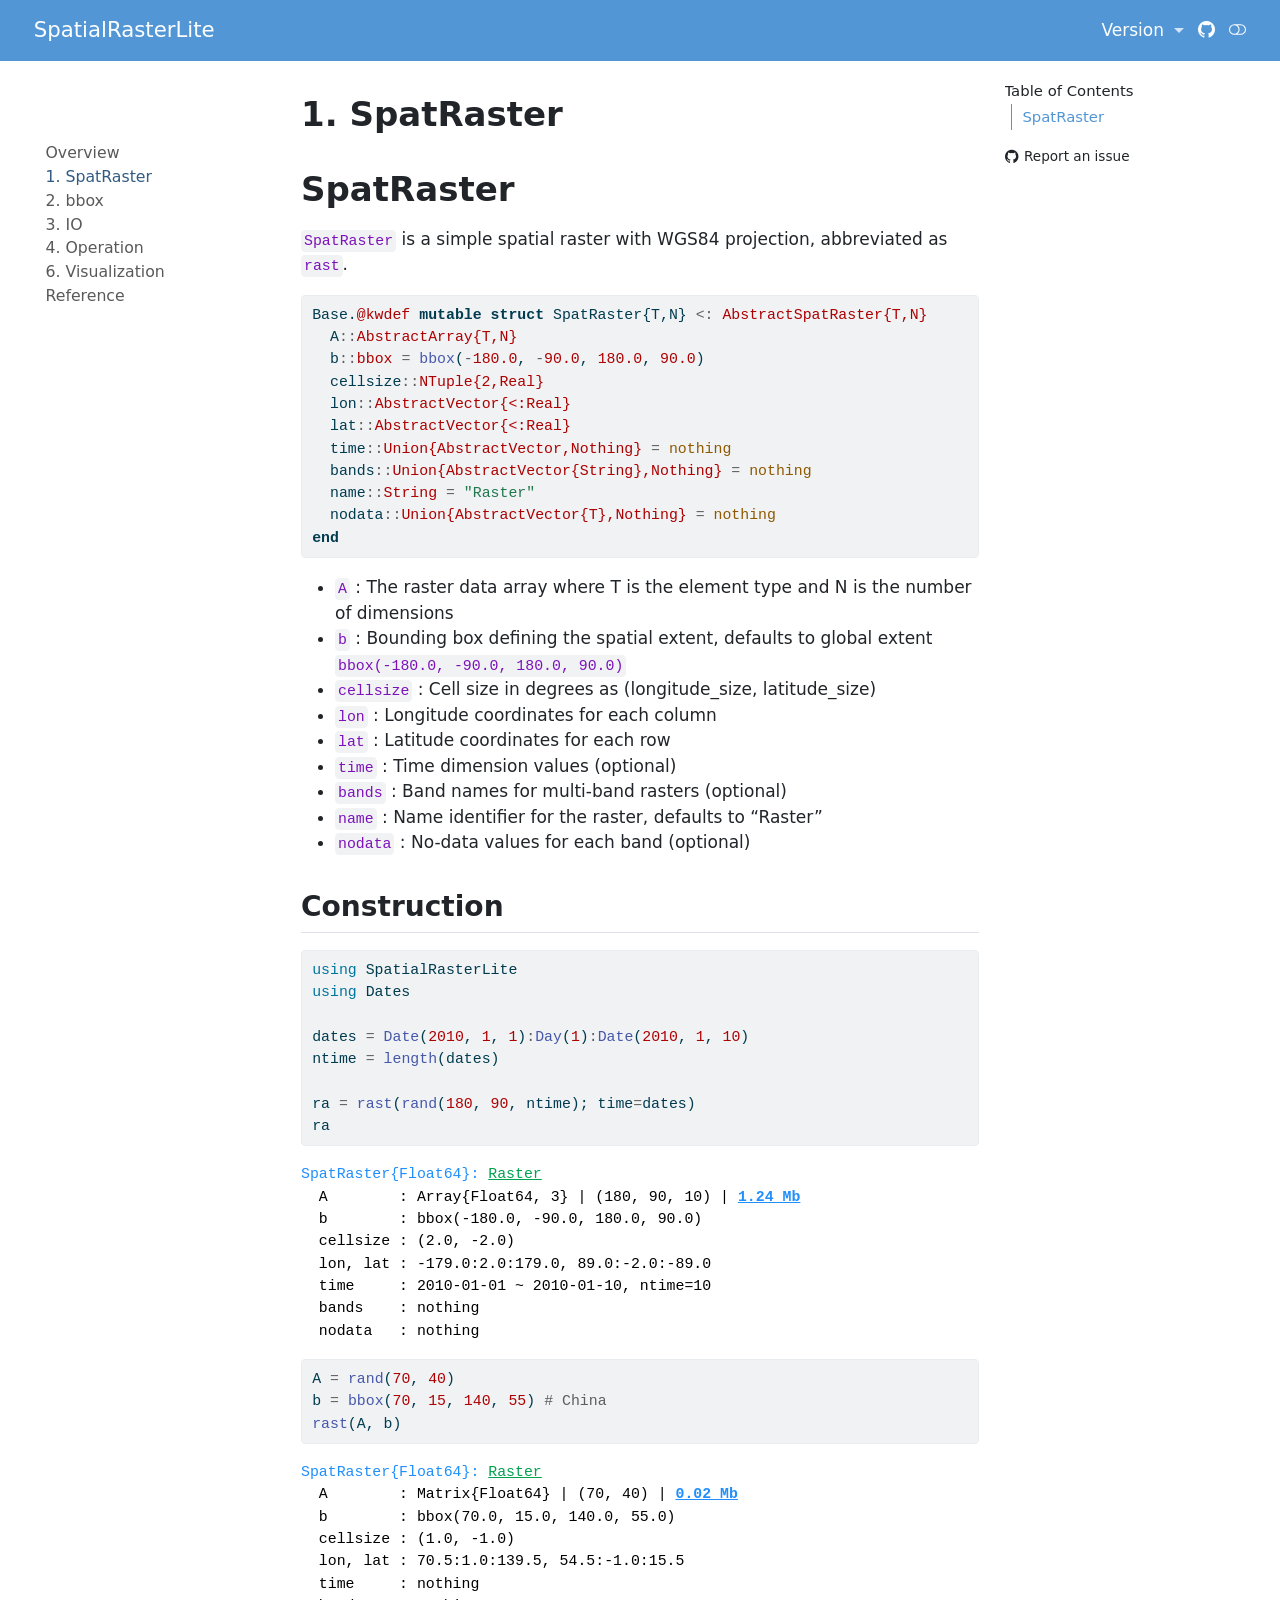
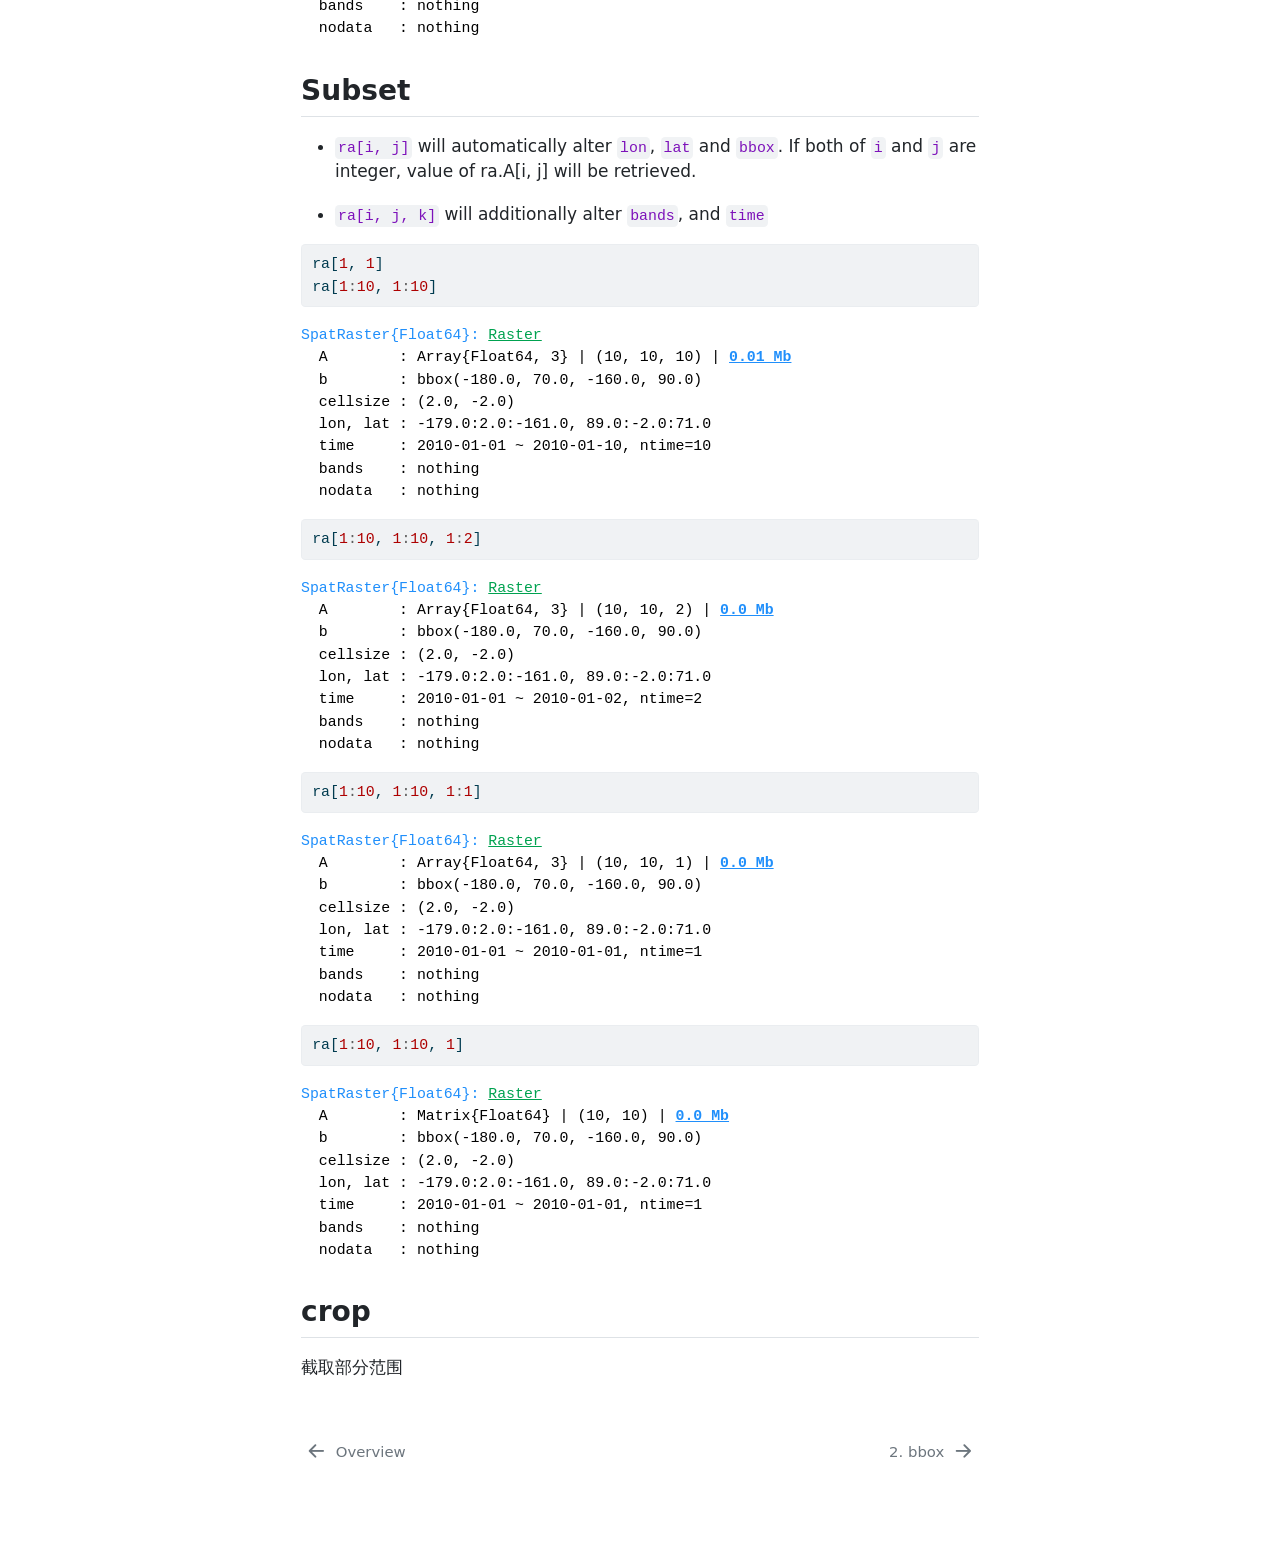
==== dev/1-SpatRaster.html @ ece44e80 "build based on 36084ca" ====
<!DOCTYPE html>
<html xmlns="http://www.w3.org/1999/xhtml" lang="en" xml:lang="en"><head>

<meta charset="utf-8">
<meta name="generator" content="quarto-1.8.25">

<meta name="viewport" content="width=device-width, initial-scale=1.0, user-scalable=yes">


<title>1. SpatRaster – SpatialRasterLite</title>
<style>
code{white-space: pre-wrap;}
span.smallcaps{font-variant: small-caps;}
div.columns{display: flex; gap: min(4vw, 1.5em);}
div.column{flex: auto; overflow-x: auto;}
div.hanging-indent{margin-left: 1.5em; text-indent: -1.5em;}
ul.task-list{list-style: none;}
ul.task-list li input[type="checkbox"] {
  width: 0.8em;
  margin: 0 0.8em 0.2em -1em; /* quarto-specific, see https://github.com/quarto-dev/quarto-cli/issues/4556 */ 
  vertical-align: middle;
}
/* CSS for syntax highlighting */
html { -webkit-text-size-adjust: 100%; }
pre > code.sourceCode { white-space: pre; position: relative; }
pre > code.sourceCode > span { display: inline-block; line-height: 1.25; }
pre > code.sourceCode > span:empty { height: 1.2em; }
.sourceCode { overflow: visible; }
code.sourceCode > span { color: inherit; text-decoration: inherit; }
div.sourceCode { margin: 1em 0; }
pre.sourceCode { margin: 0; }
@media screen {
div.sourceCode { overflow: auto; }
}
@media print {
pre > code.sourceCode { white-space: pre-wrap; }
pre > code.sourceCode > span { text-indent: -5em; padding-left: 5em; }
}
pre.numberSource code
  { counter-reset: source-line 0; }
pre.numberSource code > span
  { position: relative; left: -4em; counter-increment: source-line; }
pre.numberSource code > span > a:first-child::before
  { content: counter(source-line);
    position: relative; left: -1em; text-align: right; vertical-align: baseline;
    border: none; display: inline-block;
    -webkit-touch-callout: none; -webkit-user-select: none;
    -khtml-user-select: none; -moz-user-select: none;
    -ms-user-select: none; user-select: none;
    padding: 0 4px; width: 4em;
  }
pre.numberSource { margin-left: 3em;  padding-left: 4px; }
div.sourceCode
  {   }
@media screen {
pre > code.sourceCode > span > a:first-child::before { text-decoration: underline; }
}
</style>


<script src="site_libs/quarto-nav/quarto-nav.js"></script>
<script src="site_libs/quarto-nav/headroom.min.js"></script>
<script src="site_libs/clipboard/clipboard.min.js"></script>
<script src="site_libs/quarto-search/autocomplete.umd.js"></script>
<script src="site_libs/quarto-search/fuse.min.js"></script>
<script src="site_libs/quarto-search/quarto-search.js"></script>
<meta name="quarto:offset" content="./">
<link href="./2-bbox.html" rel="next">
<link href="./index.html" rel="prev">
<script src="site_libs/quarto-html/quarto.js" type="module"></script>
<script src="site_libs/quarto-html/tabsets/tabsets.js" type="module"></script>
<script src="site_libs/quarto-html/axe/axe-check.js" type="module"></script>
<script src="site_libs/quarto-html/popper.min.js"></script>
<script src="site_libs/quarto-html/tippy.umd.min.js"></script>
<script src="site_libs/quarto-html/anchor.min.js"></script>
<link href="site_libs/quarto-html/tippy.css" rel="stylesheet">
<link href="site_libs/quarto-html/quarto-syntax-highlighting-7b89279ff1a6dce999919e0e67d4d9ec.css" rel="stylesheet" class="quarto-color-scheme" id="quarto-text-highlighting-styles">
<link href="site_libs/quarto-html/quarto-syntax-highlighting-dark-707d8167ce6003fca903bfe2be84ab7f.css" rel="stylesheet" class="quarto-color-scheme quarto-color-alternate" id="quarto-text-highlighting-styles">
<link href="site_libs/quarto-html/quarto-syntax-highlighting-7b89279ff1a6dce999919e0e67d4d9ec.css" rel="stylesheet" class="quarto-color-scheme-extra" id="quarto-text-highlighting-styles">
<script src="site_libs/bootstrap/bootstrap.min.js"></script>
<link href="site_libs/bootstrap/bootstrap-icons.css" rel="stylesheet">
<link href="site_libs/bootstrap/bootstrap-9eef12e7c79e0a3043f45b553949e2bc.min.css" rel="stylesheet" append-hash="true" class="quarto-color-scheme" id="quarto-bootstrap" data-mode="light">
<link href="site_libs/bootstrap/bootstrap-dark-d999e039b096b1848522e97d2d6cf19b.min.css" rel="stylesheet" append-hash="true" class="quarto-color-scheme quarto-color-alternate" id="quarto-bootstrap" data-mode="dark">
<link href="site_libs/bootstrap/bootstrap-9eef12e7c79e0a3043f45b553949e2bc.min.css" rel="stylesheet" append-hash="true" class="quarto-color-scheme-extra" id="quarto-bootstrap" data-mode="light">
<script id="quarto-search-options" type="application/json">{
  "location": "sidebar",
  "copy-button": false,
  "collapse-after": 3,
  "panel-placement": "start",
  "type": "textbox",
  "limit": 50,
  "keyboard-shortcut": [
    "f",
    "/",
    "s"
  ],
  "language": {
    "search-no-results-text": "No results",
    "search-matching-documents-text": "matching documents",
    "search-copy-link-title": "Copy link to search",
    "search-hide-matches-text": "Hide additional matches",
    "search-more-match-text": "more match in this document",
    "search-more-matches-text": "more matches in this document",
    "search-clear-button-title": "Clear",
    "search-text-placeholder": "",
    "search-detached-cancel-button-title": "Cancel",
    "search-submit-button-title": "Submit",
    "search-label": "Search"
  }
}</script>
<script>
// 
// The code below was originally written by the authors of Wflow.jl. Their 
// license is provided below. ChatGPT was used to iterately modify the code.
// 

// MIT License for Wflow.jl
//
// Copyright (c) 2020 Deltares and contributors
//
// Permission is hereby granted, free of charge, to any person obtaining a copy
// of this software and associated documentation files (the "Software"), to deal
// in the Software without restriction, including without limitation the rights
// to use, copy, modify, merge, publish, distribute, sublicense, and/or sell
// copies of the Software, and to permit persons to whom the Software is
// furnished to do so, subject to the following conditions:
//
// The above copyright notice and this permission notice shall be included in all
// copies or substantial portions of the Software.
//
// THE SOFTWARE IS PROVIDED "AS IS", WITHOUT WARRANTY OF ANY KIND, EXPRESS OR
// IMPLIED, INCLUDING BUT NOT LIMITED TO THE WARRANTIES OF MERCHANTABILITY,
// FITNESS FOR A PARTICULAR PURPOSE AND NONINFRINGEMENT. IN NO EVENT SHALL THE
// AUTHORS OR COPYRIGHT HOLDERS BE LIABLE FOR ANY CLAIM, DAMAGES OR OTHER
// LIABILITY, WHETHER IN AN ACTION OF CONTRACT, TORT OR OTHERWISE, ARISING FROM,
// OUT OF OR IN CONNECTION WITH THE SOFTWARE OR THE USE OR OTHER DEALINGS IN THE
// SOFTWARE.

window.onload = function () {
    const versionsUrl = 'https://raw.githubusercontent.com/jl-pkgs/SpatialRasterLite.jl/gh-pages/versions.js';

    // Fetch the versions.js file
    fetch(versionsUrl)
        .then(response => {
            if (!response.ok) {
                throw new Error(`Failed to fetch ${versionsUrl}: ${response.statusText}`);
            }
            return response.text();
        })
        .then(scriptContent => {
            // Use a regular expression to find the DOC_VERSIONS array
            const regex = /var DOC_VERSIONS = (\[.*?\]);/s;
            const match = scriptContent.match(regex);

            if (match && match[1]) {
                // Remove trailing commas if they exist and fix the array syntax for JSON
                let arrayString = match[1].trim();

                // Remove any trailing comma before closing bracket
                arrayString = arrayString.replace(/,\s*([\]}])/g, '$1');

                // Parse the cleaned array string
                try {
                    const DOC_VERSIONS = JSON.parse(arrayString);

                    console.log('DOC_VERSIONS loaded:', DOC_VERSIONS);

                    // Process DOC_VERSIONS as usual
                    const dropdown = document.querySelector('#nav-menu-version')?.nextElementSibling;
                    if (!dropdown) {
                        console.error('Dropdown element not found!');
                        return;
                    }

                    dropdown.innerHTML = ''; // Clear existing items
                    DOC_VERSIONS.forEach(version => {
                        const li = document.createElement('li');
                        const a = document.createElement('a');
                        a.className = 'dropdown-item';
                        a.href = `/SpatialRasterLite.jl/${version}/index.html`;

                        // Wrap version text in a <code> element
                        const code = document.createElement('code');
                        code.textContent = version;

                        // Add <code> to <a>
                        a.appendChild(code);

                        li.appendChild(a); // Add <a> to <li>
                        dropdown.appendChild(li); // Add <li> to the dropdown
                    });

                    console.log('Dropdown populated:', dropdown);

                } catch (error) {
                    console.error('Error parsing DOC_VERSIONS:', error);
                }
            } else {
                console.error('DOC_VERSIONS not found in script.');
            }
        })
        .catch(error => {
            console.error('Error fetching versions.js:', error);
        });
};
</script>


<link rel="stylesheet" href="_static/style.css">
<meta property="og:title" content="1. SpatRaster – SpatialRasterLite">
<meta property="og:description" content="">
<meta property="og:site_name" content="SpatialRasterLite">
<meta name="twitter:title" content="1. SpatRaster – SpatialRasterLite">
<meta name="twitter:description" content="">
<meta name="twitter:card" content="summary">
</head>

<body class="nav-sidebar floating nav-fixed quarto-light"><script id="quarto-html-before-body" type="application/javascript">
    const toggleBodyColorMode = (bsSheetEl) => {
      const mode = bsSheetEl.getAttribute("data-mode");
      const bodyEl = window.document.querySelector("body");
      if (mode === "dark") {
        bodyEl.classList.add("quarto-dark");
        bodyEl.classList.remove("quarto-light");
      } else {
        bodyEl.classList.add("quarto-light");
        bodyEl.classList.remove("quarto-dark");
      }
    }
    const toggleBodyColorPrimary = () => {
      const bsSheetEl = window.document.querySelector("link#quarto-bootstrap:not([rel=disabled-stylesheet])");
      if (bsSheetEl) {
        toggleBodyColorMode(bsSheetEl);
      }
    }
    const setColorSchemeToggle = (alternate) => {
      const toggles = window.document.querySelectorAll('.quarto-color-scheme-toggle');
      for (let i=0; i < toggles.length; i++) {
        const toggle = toggles[i];
        if (toggle) {
          if (alternate) {
            toggle.classList.add("alternate");
          } else {
            toggle.classList.remove("alternate");
          }
        }
      }
    };
    const toggleColorMode = (alternate) => {
      // Switch the stylesheets
      const primaryStylesheets = window.document.querySelectorAll('link.quarto-color-scheme:not(.quarto-color-alternate)');
      const alternateStylesheets = window.document.querySelectorAll('link.quarto-color-scheme.quarto-color-alternate');
      manageTransitions('#quarto-margin-sidebar .nav-link', false);
      if (alternate) {
        // note: dark is layered on light, we don't disable primary!
        enableStylesheet(alternateStylesheets);
        for (const sheetNode of alternateStylesheets) {
          if (sheetNode.id === "quarto-bootstrap") {
            toggleBodyColorMode(sheetNode);
          }
        }
      } else {
        disableStylesheet(alternateStylesheets);
        enableStylesheet(primaryStylesheets)
        toggleBodyColorPrimary();
      }
      manageTransitions('#quarto-margin-sidebar .nav-link', true);
      // Switch the toggles
      setColorSchemeToggle(alternate)
      // Hack to workaround the fact that safari doesn't
      // properly recolor the scrollbar when toggling (#1455)
      if (navigator.userAgent.indexOf('Safari') > 0 && navigator.userAgent.indexOf('Chrome') == -1) {
        manageTransitions("body", false);
        window.scrollTo(0, 1);
        setTimeout(() => {
          window.scrollTo(0, 0);
          manageTransitions("body", true);
        }, 40);
      }
    }
    const disableStylesheet = (stylesheets) => {
      for (let i=0; i < stylesheets.length; i++) {
        const stylesheet = stylesheets[i];
        stylesheet.rel = 'disabled-stylesheet';
      }
    }
    const enableStylesheet = (stylesheets) => {
      for (let i=0; i < stylesheets.length; i++) {
        const stylesheet = stylesheets[i];
        if(stylesheet.rel !== 'stylesheet') { // for Chrome, which will still FOUC without this check
          stylesheet.rel = 'stylesheet';
        }
      }
    }
    const manageTransitions = (selector, allowTransitions) => {
      const els = window.document.querySelectorAll(selector);
      for (let i=0; i < els.length; i++) {
        const el = els[i];
        if (allowTransitions) {
          el.classList.remove('notransition');
        } else {
          el.classList.add('notransition');
        }
      }
    }
    const isFileUrl = () => {
      return window.location.protocol === 'file:';
    }
    const hasAlternateSentinel = () => {
      let styleSentinel = getColorSchemeSentinel();
      if (styleSentinel !== null) {
        return styleSentinel === "alternate";
      } else {
        return false;
      }
    }
    const setStyleSentinel = (alternate) => {
      const value = alternate ? "alternate" : "default";
      if (!isFileUrl()) {
        window.localStorage.setItem("quarto-color-scheme", value);
      } else {
        localAlternateSentinel = value;
      }
    }
    const getColorSchemeSentinel = () => {
      if (!isFileUrl()) {
        const storageValue = window.localStorage.getItem("quarto-color-scheme");
        return storageValue != null ? storageValue : localAlternateSentinel;
      } else {
        return localAlternateSentinel;
      }
    }
    const toggleGiscusIfUsed = (isAlternate, darkModeDefault) => {
      const baseTheme = document.querySelector('#giscus-base-theme')?.value ?? 'light';
      const alternateTheme = document.querySelector('#giscus-alt-theme')?.value ?? 'dark';
      let newTheme = '';
      if(authorPrefersDark) {
        newTheme = isAlternate ? baseTheme : alternateTheme;
      } else {
        newTheme = isAlternate ? alternateTheme : baseTheme;
      }
      const changeGiscusTheme = () => {
        // From: https://github.com/giscus/giscus/issues/336
        const sendMessage = (message) => {
          const iframe = document.querySelector('iframe.giscus-frame');
          if (!iframe) return;
          iframe.contentWindow.postMessage({ giscus: message }, 'https://giscus.app');
        }
        sendMessage({
          setConfig: {
            theme: newTheme
          }
        });
      }
      const isGiscussLoaded = window.document.querySelector('iframe.giscus-frame') !== null;
      if (isGiscussLoaded) {
        changeGiscusTheme();
      }
    };
    const authorPrefersDark = false;
    const darkModeDefault = authorPrefersDark;
      document.querySelector('link#quarto-text-highlighting-styles.quarto-color-scheme-extra').rel = 'disabled-stylesheet';
      document.querySelector('link#quarto-bootstrap.quarto-color-scheme-extra').rel = 'disabled-stylesheet';
    let localAlternateSentinel = darkModeDefault ? 'alternate' : 'default';
    // Dark / light mode switch
    window.quartoToggleColorScheme = () => {
      // Read the current dark / light value
      let toAlternate = !hasAlternateSentinel();
      toggleColorMode(toAlternate);
      setStyleSentinel(toAlternate);
      toggleGiscusIfUsed(toAlternate, darkModeDefault);
      window.dispatchEvent(new Event('resize'));
    };
    // Switch to dark mode if need be
    if (hasAlternateSentinel()) {
      toggleColorMode(true);
    } else {
      toggleColorMode(false);
    }
  </script>

<div id="quarto-search-results"></div>
  <header id="quarto-header" class="headroom fixed-top">
    <nav class="navbar navbar-expand-lg " data-bs-theme="dark">
      <div class="navbar-container container-fluid">
      <div class="navbar-brand-container mx-auto">
    <a href="./index.html" class="navbar-brand navbar-brand-logo">
    </a>
    <a class="navbar-brand" href="./index.html">
    <span class="navbar-title">SpatialRasterLite</span>
    </a>
  </div>
          <button class="navbar-toggler" type="button" data-bs-toggle="collapse" data-bs-target="#navbarCollapse" aria-controls="navbarCollapse" role="menu" aria-expanded="false" aria-label="Toggle navigation" onclick="if (window.quartoToggleHeadroom) { window.quartoToggleHeadroom(); }">
  <span class="navbar-toggler-icon"></span>
</button>
          <div class="collapse navbar-collapse" id="navbarCollapse">
            <ul class="navbar-nav navbar-nav-scroll ms-auto">
  <li class="nav-item dropdown ">
    <a class="nav-link dropdown-toggle" href="#" id="nav-menu-version" role="link" data-bs-toggle="dropdown" aria-expanded="false">
 <span class="menu-text">Version</span>
    </a>
    <ul class="dropdown-menu dropdown-menu-end" aria-labelledby="nav-menu-version">    
        <li class="dropdown-header">dev</li>
    </ul>
  </li>
</ul>
          </div> <!-- /navcollapse -->
            <div class="quarto-navbar-tools">
    <a href="https://github.com/jl-pkgs/SpatialRasterLite.jl" title="Source Code" class="quarto-navigation-tool px-1" aria-label="Source Code"><i class="bi bi-github"></i></a>
  <a href="" class="quarto-color-scheme-toggle quarto-navigation-tool  px-1" onclick="window.quartoToggleColorScheme(); return false;" title="Toggle dark mode"><i class="bi"></i></a>
</div>
      </div> <!-- /container-fluid -->
    </nav>
  <nav class="quarto-secondary-nav">
    <div class="container-fluid d-flex">
      <button type="button" class="quarto-btn-toggle btn" data-bs-toggle="collapse" role="button" data-bs-target=".quarto-sidebar-collapse-item" aria-controls="quarto-sidebar" aria-expanded="false" aria-label="Toggle sidebar navigation" onclick="if (window.quartoToggleHeadroom) { window.quartoToggleHeadroom(); }">
        <i class="bi bi-layout-text-sidebar-reverse"></i>
      </button>
        <nav class="quarto-page-breadcrumbs" aria-label="breadcrumb"><ol class="breadcrumb"><li class="breadcrumb-item"><a href="./1-SpatRaster.html"><span class="chapter-title">1. SpatRaster</span></a></li></ol></nav>
        <a class="flex-grow-1" role="navigation" data-bs-toggle="collapse" data-bs-target=".quarto-sidebar-collapse-item" aria-controls="quarto-sidebar" aria-expanded="false" aria-label="Toggle sidebar navigation" onclick="if (window.quartoToggleHeadroom) { window.quartoToggleHeadroom(); }">      
        </a>
      <button type="button" class="btn quarto-search-button" aria-label="Search" onclick="window.quartoOpenSearch();">
        <i class="bi bi-search"></i>
      </button>
    </div>
  </nav>
</header>
<!-- content -->
<div id="quarto-content" class="quarto-container page-columns page-rows-contents page-layout-article page-navbar">
<!-- sidebar -->
  <nav id="quarto-sidebar" class="sidebar collapse collapse-horizontal quarto-sidebar-collapse-item sidebar-navigation floating overflow-auto">
    <div class="pt-lg-2 mt-2 text-left sidebar-header sidebar-header-stacked">
      <a href="./index.html" class="sidebar-logo-link">
      </a>
      </div>
        <div class="mt-2 flex-shrink-0 align-items-center">
        <div class="sidebar-search">
        <div id="quarto-search" class="" title="Search"></div>
        </div>
        </div>
    <div class="sidebar-menu-container"> 
    <ul class="list-unstyled mt-1">
        <li class="sidebar-item">
  <div class="sidebar-item-container"> 
  <a href="./index.html" class="sidebar-item-text sidebar-link"><span class="chapter-title">Overview</span></a>
  </div>
</li>
        <li class="sidebar-item">
  <div class="sidebar-item-container"> 
  <a href="./1-SpatRaster.html" class="sidebar-item-text sidebar-link active"><span class="chapter-title">1. SpatRaster</span></a>
  </div>
</li>
        <li class="sidebar-item">
  <div class="sidebar-item-container"> 
  <a href="./2-bbox.html" class="sidebar-item-text sidebar-link"><span class="chapter-title">2. bbox</span></a>
  </div>
</li>
        <li class="sidebar-item">
  <div class="sidebar-item-container"> 
  <a href="./3-IO.html" class="sidebar-item-text sidebar-link"><span class="chapter-title">3. IO</span></a>
  </div>
</li>
        <li class="sidebar-item">
  <div class="sidebar-item-container"> 
  <a href="./4-Operation.html" class="sidebar-item-text sidebar-link"><span class="chapter-title">4. Operation</span></a>
  </div>
</li>
        <li class="sidebar-item">
  <div class="sidebar-item-container"> 
  <a href="./6-Visualization.html" class="sidebar-item-text sidebar-link"><span class="chapter-title">6. Visualization</span></a>
  </div>
</li>
        <li class="sidebar-item">
  <div class="sidebar-item-container"> 
  <a href="./z-index.html" class="sidebar-item-text sidebar-link"><span class="chapter-title">Reference</span></a>
  </div>
</li>
    </ul>
    </div>
</nav>
<div id="quarto-sidebar-glass" class="quarto-sidebar-collapse-item" data-bs-toggle="collapse" data-bs-target=".quarto-sidebar-collapse-item"></div>
<!-- margin-sidebar -->
    <div id="quarto-margin-sidebar" class="sidebar margin-sidebar">
        <nav id="TOC" role="doc-toc" class="toc-active">
    <h2 id="toc-title">Table of Contents</h2>
   
  <ul>
  <li><a href="#spatraster" id="toc-spatraster" class="nav-link active" data-scroll-target="#spatraster">SpatRaster</a>
  <ul class="collapse">
  <li><a href="#construction" id="toc-construction" class="nav-link" data-scroll-target="#construction">Construction</a></li>
  <li><a href="#subset" id="toc-subset" class="nav-link" data-scroll-target="#subset">Subset</a></li>
  <li><a href="#crop" id="toc-crop" class="nav-link" data-scroll-target="#crop">crop</a></li>
  </ul></li>
  </ul>
<div class="toc-actions"><ul><li><a href="https://github.com/jl-pkgs/SpatialRasterLite.jl/issues/new" class="toc-action"><i class="bi bi-github"></i>Report an issue</a></li></ul></div></nav>
    </div>
<!-- main -->
<main class="content" id="quarto-document-content">


<header id="title-block-header" class="quarto-title-block default">
<div class="quarto-title">
<h1 class="title"><span class="chapter-title">1. SpatRaster</span></h1>
</div>



<div class="quarto-title-meta">

    
  
    
  </div>
  


</header>


<section id="spatraster" class="level1">
<h1>SpatRaster</h1>
<p><code>SpatRaster</code> is a simple spatial raster with WGS84 projection, abbreviated as <code>rast</code>.</p>
<!-- ```{julia, echo=false}
@doc(SpatRaster)
``` -->
<div class="code-copy-outer-scaffold"><div class="sourceCode" id="cb1"><pre class="sourceCode julia code-with-copy"><code class="sourceCode julia"><span id="cb1-1"><a href="#cb1-1" aria-hidden="true" tabindex="-1"></a><span class="bu">Base</span>.<span class="pp">@kwdef</span> <span class="kw">mutable struct</span> SpatRaster{T,N} <span class="op">&lt;:</span><span class="dt"> AbstractSpatRaster{T,N}</span></span>
<span id="cb1-2"><a href="#cb1-2" aria-hidden="true" tabindex="-1"></a>  A<span class="op">::</span><span class="dt">AbstractArray{T,N}</span></span>
<span id="cb1-3"><a href="#cb1-3" aria-hidden="true" tabindex="-1"></a>  b<span class="op">::</span><span class="dt">bbox </span><span class="op">=</span> <span class="fu">bbox</span>(<span class="op">-</span><span class="fl">180.0</span>, <span class="op">-</span><span class="fl">90.0</span>, <span class="fl">180.0</span>, <span class="fl">90.0</span>)</span>
<span id="cb1-4"><a href="#cb1-4" aria-hidden="true" tabindex="-1"></a>  cellsize<span class="op">::</span><span class="dt">NTuple{2,Real}</span></span>
<span id="cb1-5"><a href="#cb1-5" aria-hidden="true" tabindex="-1"></a>  lon<span class="op">::</span><span class="dt">AbstractVector{&lt;:Real}</span></span>
<span id="cb1-6"><a href="#cb1-6" aria-hidden="true" tabindex="-1"></a>  lat<span class="op">::</span><span class="dt">AbstractVector{&lt;:Real}</span></span>
<span id="cb1-7"><a href="#cb1-7" aria-hidden="true" tabindex="-1"></a>  time<span class="op">::</span><span class="dt">Union{AbstractVector,Nothing} </span><span class="op">=</span> <span class="cn">nothing</span></span>
<span id="cb1-8"><a href="#cb1-8" aria-hidden="true" tabindex="-1"></a>  bands<span class="op">::</span><span class="dt">Union{AbstractVector{String},Nothing} </span><span class="op">=</span> <span class="cn">nothing</span></span>
<span id="cb1-9"><a href="#cb1-9" aria-hidden="true" tabindex="-1"></a>  name<span class="op">::</span><span class="dt">String </span><span class="op">=</span> <span class="st">"Raster"</span></span>
<span id="cb1-10"><a href="#cb1-10" aria-hidden="true" tabindex="-1"></a>  nodata<span class="op">::</span><span class="dt">Union{AbstractVector{T},Nothing} </span><span class="op">=</span> <span class="cn">nothing</span></span>
<span id="cb1-11"><a href="#cb1-11" aria-hidden="true" tabindex="-1"></a><span class="kw">end</span></span></code></pre></div><button title="Copy to Clipboard" class="code-copy-button"><i class="bi"></i></button></div>
<ul>
<li><code>A</code> : The raster data array where T is the element type and N is the number of dimensions</li>
<li><code>b</code> : Bounding box defining the spatial extent, defaults to global extent <code>bbox(-180.0, -90.0, 180.0, 90.0)</code></li>
<li><code>cellsize</code> : Cell size in degrees as (longitude_size, latitude_size)<br>
</li>
<li><code>lon</code> : Longitude coordinates for each column</li>
<li><code>lat</code> : Latitude coordinates for each row</li>
<li><code>time</code> : Time dimension values (optional)</li>
<li><code>bands</code> : Band names for multi-band rasters (optional)</li>
<li><code>name</code> : Name identifier for the raster, defaults to “Raster”</li>
<li><code>nodata</code> : No-data values for each band (optional)</li>
</ul>
<section id="construction" class="level2">
<h2 class="anchored" data-anchor-id="construction">Construction</h2>
<div class="code-copy-outer-scaffold"><div class="sourceCode cell-code" id="cb2"><pre class="sourceCode julia code-with-copy"><code class="sourceCode julia"><span id="cb2-1"><a href="#cb2-1" aria-hidden="true" tabindex="-1"></a><span class="im">using</span> <span class="bu">SpatialRasterLite</span></span>
<span id="cb2-2"><a href="#cb2-2" aria-hidden="true" tabindex="-1"></a><span class="im">using</span> <span class="bu">Dates</span></span>
<span id="cb2-3"><a href="#cb2-3" aria-hidden="true" tabindex="-1"></a></span>
<span id="cb2-4"><a href="#cb2-4" aria-hidden="true" tabindex="-1"></a>dates <span class="op">=</span> <span class="fu">Date</span>(<span class="fl">2010</span>, <span class="fl">1</span>, <span class="fl">1</span>)<span class="op">:</span><span class="fu">Day</span>(<span class="fl">1</span>)<span class="op">:</span><span class="fu">Date</span>(<span class="fl">2010</span>, <span class="fl">1</span>, <span class="fl">10</span>)</span>
<span id="cb2-5"><a href="#cb2-5" aria-hidden="true" tabindex="-1"></a>ntime <span class="op">=</span> <span class="fu">length</span>(dates)</span>
<span id="cb2-6"><a href="#cb2-6" aria-hidden="true" tabindex="-1"></a></span>
<span id="cb2-7"><a href="#cb2-7" aria-hidden="true" tabindex="-1"></a>ra <span class="op">=</span> <span class="fu">rast</span>(<span class="fu">rand</span>(<span class="fl">180</span>, <span class="fl">90</span>, ntime); time<span class="op">=</span>dates)</span>
<span id="cb2-8"><a href="#cb2-8" aria-hidden="true" tabindex="-1"></a>ra</span></code></pre></div><button title="Copy to Clipboard" class="code-copy-button"><i class="bi"></i></button></div>
<div class="ansi-escaped-output">
<pre><span class="ansi-blue-fg">SpatRaster{Float64}: </span><span style="text-decoration:underline" class="ansi-green-fg">Raster</span>
  A        : Array{Float64, 3} | (180, 90, 10) | <span style="font-weight:bold;text-decoration:underline" class="ansi-blue-fg">1.24 Mb</span>
  b        : bbox(-180.0, -90.0, 180.0, 90.0)
  cellsize : (2.0, -2.0)
  lon, lat : -179.0:2.0:179.0, 89.0:-2.0:-89.0
  time     : 2010-01-01 ~ 2010-01-10, ntime=10
  bands    : nothing
  nodata   : nothing</pre>
</div>
<div class="code-copy-outer-scaffold"><div class="sourceCode cell-code" id="cb3"><pre class="sourceCode julia code-with-copy"><code class="sourceCode julia"><span id="cb3-1"><a href="#cb3-1" aria-hidden="true" tabindex="-1"></a>A <span class="op">=</span> <span class="fu">rand</span>(<span class="fl">70</span>, <span class="fl">40</span>)</span>
<span id="cb3-2"><a href="#cb3-2" aria-hidden="true" tabindex="-1"></a>b <span class="op">=</span> <span class="fu">bbox</span>(<span class="fl">70</span>, <span class="fl">15</span>, <span class="fl">140</span>, <span class="fl">55</span>) <span class="co"># China</span></span>
<span id="cb3-3"><a href="#cb3-3" aria-hidden="true" tabindex="-1"></a><span class="fu">rast</span>(A, b)</span></code></pre></div><button title="Copy to Clipboard" class="code-copy-button"><i class="bi"></i></button></div>
<div class="ansi-escaped-output">
<pre><span class="ansi-blue-fg">SpatRaster{Float64}: </span><span style="text-decoration:underline" class="ansi-green-fg">Raster</span>
  A        : Matrix{Float64} | (70, 40) | <span style="font-weight:bold;text-decoration:underline" class="ansi-blue-fg">0.02 Mb</span>
  b        : bbox(70.0, 15.0, 140.0, 55.0)
  cellsize : (1.0, -1.0)
  lon, lat : 70.5:1.0:139.5, 54.5:-1.0:15.5
  time     : nothing
  bands    : nothing
  nodata   : nothing</pre>
</div>
</section>
<section id="subset" class="level2">
<h2 class="anchored" data-anchor-id="subset">Subset</h2>
<ul>
<li><p><code>ra[i, j]</code> will automatically alter <code>lon</code>, <code>lat</code> and <code>bbox</code>. If both of <code>i</code> and <code>j</code> are integer, value of ra.A[i, j] will be retrieved.</p></li>
<li><p><code>ra[i, j, k]</code> will additionally alter <code>bands</code>, and <code>time</code></p></li>
</ul>
<div class="code-copy-outer-scaffold"><div class="sourceCode cell-code" id="cb4"><pre class="sourceCode julia code-with-copy"><code class="sourceCode julia"><span id="cb4-1"><a href="#cb4-1" aria-hidden="true" tabindex="-1"></a>ra[<span class="fl">1</span>, <span class="fl">1</span>]</span>
<span id="cb4-2"><a href="#cb4-2" aria-hidden="true" tabindex="-1"></a>ra[<span class="fl">1</span><span class="op">:</span><span class="fl">10</span>, <span class="fl">1</span><span class="op">:</span><span class="fl">10</span>]</span></code></pre></div><button title="Copy to Clipboard" class="code-copy-button"><i class="bi"></i></button></div>
<div class="ansi-escaped-output">
<pre><span class="ansi-blue-fg">SpatRaster{Float64}: </span><span style="text-decoration:underline" class="ansi-green-fg">Raster</span>
  A        : Array{Float64, 3} | (10, 10, 10) | <span style="font-weight:bold;text-decoration:underline" class="ansi-blue-fg">0.01 Mb</span>
  b        : bbox(-180.0, 70.0, -160.0, 90.0)
  cellsize : (2.0, -2.0)
  lon, lat : -179.0:2.0:-161.0, 89.0:-2.0:71.0
  time     : 2010-01-01 ~ 2010-01-10, ntime=10
  bands    : nothing
  nodata   : nothing</pre>
</div>
<div class="code-copy-outer-scaffold"><div class="sourceCode cell-code" id="cb5"><pre class="sourceCode julia code-with-copy"><code class="sourceCode julia"><span id="cb5-1"><a href="#cb5-1" aria-hidden="true" tabindex="-1"></a>ra[<span class="fl">1</span><span class="op">:</span><span class="fl">10</span>, <span class="fl">1</span><span class="op">:</span><span class="fl">10</span>, <span class="fl">1</span><span class="op">:</span><span class="fl">2</span>]</span></code></pre></div><button title="Copy to Clipboard" class="code-copy-button"><i class="bi"></i></button></div>
<div class="ansi-escaped-output">
<pre><span class="ansi-blue-fg">SpatRaster{Float64}: </span><span style="text-decoration:underline" class="ansi-green-fg">Raster</span>
  A        : Array{Float64, 3} | (10, 10, 2) | <span style="font-weight:bold;text-decoration:underline" class="ansi-blue-fg">0.0 Mb</span>
  b        : bbox(-180.0, 70.0, -160.0, 90.0)
  cellsize : (2.0, -2.0)
  lon, lat : -179.0:2.0:-161.0, 89.0:-2.0:71.0
  time     : 2010-01-01 ~ 2010-01-02, ntime=2
  bands    : nothing
  nodata   : nothing</pre>
</div>
<div class="code-copy-outer-scaffold"><div class="sourceCode cell-code" id="cb6"><pre class="sourceCode julia code-with-copy"><code class="sourceCode julia"><span id="cb6-1"><a href="#cb6-1" aria-hidden="true" tabindex="-1"></a>ra[<span class="fl">1</span><span class="op">:</span><span class="fl">10</span>, <span class="fl">1</span><span class="op">:</span><span class="fl">10</span>, <span class="fl">1</span><span class="op">:</span><span class="fl">1</span>]</span></code></pre></div><button title="Copy to Clipboard" class="code-copy-button"><i class="bi"></i></button></div>
<div class="ansi-escaped-output">
<pre><span class="ansi-blue-fg">SpatRaster{Float64}: </span><span style="text-decoration:underline" class="ansi-green-fg">Raster</span>
  A        : Array{Float64, 3} | (10, 10, 1) | <span style="font-weight:bold;text-decoration:underline" class="ansi-blue-fg">0.0 Mb</span>
  b        : bbox(-180.0, 70.0, -160.0, 90.0)
  cellsize : (2.0, -2.0)
  lon, lat : -179.0:2.0:-161.0, 89.0:-2.0:71.0
  time     : 2010-01-01 ~ 2010-01-01, ntime=1
  bands    : nothing
  nodata   : nothing</pre>
</div>
<div class="code-copy-outer-scaffold"><div class="sourceCode cell-code" id="cb7"><pre class="sourceCode julia code-with-copy"><code class="sourceCode julia"><span id="cb7-1"><a href="#cb7-1" aria-hidden="true" tabindex="-1"></a>ra[<span class="fl">1</span><span class="op">:</span><span class="fl">10</span>, <span class="fl">1</span><span class="op">:</span><span class="fl">10</span>, <span class="fl">1</span>]</span></code></pre></div><button title="Copy to Clipboard" class="code-copy-button"><i class="bi"></i></button></div>
<div class="ansi-escaped-output">
<pre><span class="ansi-blue-fg">SpatRaster{Float64}: </span><span style="text-decoration:underline" class="ansi-green-fg">Raster</span>
  A        : Matrix{Float64} | (10, 10) | <span style="font-weight:bold;text-decoration:underline" class="ansi-blue-fg">0.0 Mb</span>
  b        : bbox(-180.0, 70.0, -160.0, 90.0)
  cellsize : (2.0, -2.0)
  lon, lat : -179.0:2.0:-161.0, 89.0:-2.0:71.0
  time     : 2010-01-01 ~ 2010-01-01, ntime=1
  bands    : nothing
  nodata   : nothing</pre>
</div>
</section>
<section id="crop" class="level2">
<h2 class="anchored" data-anchor-id="crop">crop</h2>
<p>截取部分范围</p>


</section>
</section>

</main> <!-- /main -->
<script id="quarto-html-after-body" type="application/javascript">
  window.document.addEventListener("DOMContentLoaded", function (event) {
    // Ensure there is a toggle, if there isn't float one in the top right
    if (window.document.querySelector('.quarto-color-scheme-toggle') === null) {
      const a = window.document.createElement('a');
      a.classList.add('top-right');
      a.classList.add('quarto-color-scheme-toggle');
      a.href = "";
      a.onclick = function() { try { window.quartoToggleColorScheme(); } catch {} return false; };
      const i = window.document.createElement("i");
      i.classList.add('bi');
      a.appendChild(i);
      window.document.body.appendChild(a);
    }
    setColorSchemeToggle(hasAlternateSentinel())
    const icon = "";
    const anchorJS = new window.AnchorJS();
    anchorJS.options = {
      placement: 'right',
      icon: icon
    };
    anchorJS.add('.anchored');
    const isCodeAnnotation = (el) => {
      for (const clz of el.classList) {
        if (clz.startsWith('code-annotation-')) {                     
          return true;
        }
      }
      return false;
    }
    const onCopySuccess = function(e) {
      // button target
      const button = e.trigger;
      // don't keep focus
      button.blur();
      // flash "checked"
      button.classList.add('code-copy-button-checked');
      var currentTitle = button.getAttribute("title");
      button.setAttribute("title", "Copied!");
      let tooltip;
      if (window.bootstrap) {
        button.setAttribute("data-bs-toggle", "tooltip");
        button.setAttribute("data-bs-placement", "left");
        button.setAttribute("data-bs-title", "Copied!");
        tooltip = new bootstrap.Tooltip(button, 
          { trigger: "manual", 
            customClass: "code-copy-button-tooltip",
            offset: [0, -8]});
        tooltip.show();    
      }
      setTimeout(function() {
        if (tooltip) {
          tooltip.hide();
          button.removeAttribute("data-bs-title");
          button.removeAttribute("data-bs-toggle");
          button.removeAttribute("data-bs-placement");
        }
        button.setAttribute("title", currentTitle);
        button.classList.remove('code-copy-button-checked');
      }, 1000);
      // clear code selection
      e.clearSelection();
    }
    const getTextToCopy = function(trigger) {
      const outerScaffold = trigger.parentElement.cloneNode(true);
      const codeEl = outerScaffold.querySelector('code');
      for (const childEl of codeEl.children) {
        if (isCodeAnnotation(childEl)) {
          childEl.remove();
        }
      }
      return codeEl.innerText;
    }
    const clipboard = new window.ClipboardJS('.code-copy-button:not([data-in-quarto-modal])', {
      text: getTextToCopy
    });
    clipboard.on('success', onCopySuccess);
    if (window.document.getElementById('quarto-embedded-source-code-modal')) {
      const clipboardModal = new window.ClipboardJS('.code-copy-button[data-in-quarto-modal]', {
        text: getTextToCopy,
        container: window.document.getElementById('quarto-embedded-source-code-modal')
      });
      clipboardModal.on('success', onCopySuccess);
    }
      var localhostRegex = new RegExp(/^(?:http|https):\/\/localhost\:?[0-9]*\//);
      var mailtoRegex = new RegExp(/^mailto:/);
        var filterRegex = new RegExp('/' + window.location.host + '/');
      var isInternal = (href) => {
          return filterRegex.test(href) || localhostRegex.test(href) || mailtoRegex.test(href);
      }
      // Inspect non-navigation links and adorn them if external
     var links = window.document.querySelectorAll('a[href]:not(.nav-link):not(.navbar-brand):not(.toc-action):not(.sidebar-link):not(.sidebar-item-toggle):not(.pagination-link):not(.no-external):not([aria-hidden]):not(.dropdown-item):not(.quarto-navigation-tool):not(.about-link)');
      for (var i=0; i<links.length; i++) {
        const link = links[i];
        if (!isInternal(link.href)) {
          // undo the damage that might have been done by quarto-nav.js in the case of
          // links that we want to consider external
          if (link.dataset.originalHref !== undefined) {
            link.href = link.dataset.originalHref;
          }
        }
      }
    function tippyHover(el, contentFn, onTriggerFn, onUntriggerFn) {
      const config = {
        allowHTML: true,
        maxWidth: 500,
        delay: 100,
        arrow: false,
        appendTo: function(el) {
            return el.parentElement;
        },
        interactive: true,
        interactiveBorder: 10,
        theme: 'quarto',
        placement: 'bottom-start',
      };
      if (contentFn) {
        config.content = contentFn;
      }
      if (onTriggerFn) {
        config.onTrigger = onTriggerFn;
      }
      if (onUntriggerFn) {
        config.onUntrigger = onUntriggerFn;
      }
      window.tippy(el, config); 
    }
    const noterefs = window.document.querySelectorAll('a[role="doc-noteref"]');
    for (var i=0; i<noterefs.length; i++) {
      const ref = noterefs[i];
      tippyHover(ref, function() {
        // use id or data attribute instead here
        let href = ref.getAttribute('data-footnote-href') || ref.getAttribute('href');
        try { href = new URL(href).hash; } catch {}
        const id = href.replace(/^#\/?/, "");
        const note = window.document.getElementById(id);
        if (note) {
          return note.innerHTML;
        } else {
          return "";
        }
      });
    }
    const xrefs = window.document.querySelectorAll('a.quarto-xref');
    const processXRef = (id, note) => {
      // Strip column container classes
      const stripColumnClz = (el) => {
        el.classList.remove("page-full", "page-columns");
        if (el.children) {
          for (const child of el.children) {
            stripColumnClz(child);
          }
        }
      }
      stripColumnClz(note)
      if (id === null || id.startsWith('sec-')) {
        // Special case sections, only their first couple elements
        const container = document.createElement("div");
        if (note.children && note.children.length > 2) {
          container.appendChild(note.children[0].cloneNode(true));
          for (let i = 1; i < note.children.length; i++) {
            const child = note.children[i];
            if (child.tagName === "P" && child.innerText === "") {
              continue;
            } else {
              container.appendChild(child.cloneNode(true));
              break;
            }
          }
          if (window.Quarto?.typesetMath) {
            window.Quarto.typesetMath(container);
          }
          return container.innerHTML
        } else {
          if (window.Quarto?.typesetMath) {
            window.Quarto.typesetMath(note);
          }
          return note.innerHTML;
        }
      } else {
        // Remove any anchor links if they are present
        const anchorLink = note.querySelector('a.anchorjs-link');
        if (anchorLink) {
          anchorLink.remove();
        }
        if (window.Quarto?.typesetMath) {
          window.Quarto.typesetMath(note);
        }
        if (note.classList.contains("callout")) {
          return note.outerHTML;
        } else {
          return note.innerHTML;
        }
      }
    }
    for (var i=0; i<xrefs.length; i++) {
      const xref = xrefs[i];
      tippyHover(xref, undefined, function(instance) {
        instance.disable();
        let url = xref.getAttribute('href');
        let hash = undefined; 
        if (url.startsWith('#')) {
          hash = url;
        } else {
          try { hash = new URL(url).hash; } catch {}
        }
        if (hash) {
          const id = hash.replace(/^#\/?/, "");
          const note = window.document.getElementById(id);
          if (note !== null) {
            try {
              const html = processXRef(id, note.cloneNode(true));
              instance.setContent(html);
            } finally {
              instance.enable();
              instance.show();
            }
          } else {
            // See if we can fetch this
            fetch(url.split('#')[0])
            .then(res => res.text())
            .then(html => {
              const parser = new DOMParser();
              const htmlDoc = parser.parseFromString(html, "text/html");
              const note = htmlDoc.getElementById(id);
              if (note !== null) {
                const html = processXRef(id, note);
                instance.setContent(html);
              } 
            }).finally(() => {
              instance.enable();
              instance.show();
            });
          }
        } else {
          // See if we can fetch a full url (with no hash to target)
          // This is a special case and we should probably do some content thinning / targeting
          fetch(url)
          .then(res => res.text())
          .then(html => {
            const parser = new DOMParser();
            const htmlDoc = parser.parseFromString(html, "text/html");
            const note = htmlDoc.querySelector('main.content');
            if (note !== null) {
              // This should only happen for chapter cross references
              // (since there is no id in the URL)
              // remove the first header
              if (note.children.length > 0 && note.children[0].tagName === "HEADER") {
                note.children[0].remove();
              }
              const html = processXRef(null, note);
              instance.setContent(html);
            } 
          }).finally(() => {
            instance.enable();
            instance.show();
          });
        }
      }, function(instance) {
      });
    }
        let selectedAnnoteEl;
        const selectorForAnnotation = ( cell, annotation) => {
          let cellAttr = 'data-code-cell="' + cell + '"';
          let lineAttr = 'data-code-annotation="' +  annotation + '"';
          const selector = 'span[' + cellAttr + '][' + lineAttr + ']';
          return selector;
        }
        const selectCodeLines = (annoteEl) => {
          const doc = window.document;
          const targetCell = annoteEl.getAttribute("data-target-cell");
          const targetAnnotation = annoteEl.getAttribute("data-target-annotation");
          const annoteSpan = window.document.querySelector(selectorForAnnotation(targetCell, targetAnnotation));
          const lines = annoteSpan.getAttribute("data-code-lines").split(",");
          const lineIds = lines.map((line) => {
            return targetCell + "-" + line;
          })
          let top = null;
          let height = null;
          let parent = null;
          if (lineIds.length > 0) {
              //compute the position of the single el (top and bottom and make a div)
              const el = window.document.getElementById(lineIds[0]);
              top = el.offsetTop;
              height = el.offsetHeight;
              parent = el.parentElement.parentElement;
            if (lineIds.length > 1) {
              const lastEl = window.document.getElementById(lineIds[lineIds.length - 1]);
              const bottom = lastEl.offsetTop + lastEl.offsetHeight;
              height = bottom - top;
            }
            if (top !== null && height !== null && parent !== null) {
              // cook up a div (if necessary) and position it 
              let div = window.document.getElementById("code-annotation-line-highlight");
              if (div === null) {
                div = window.document.createElement("div");
                div.setAttribute("id", "code-annotation-line-highlight");
                div.style.position = 'absolute';
                parent.appendChild(div);
              }
              div.style.top = top - 2 + "px";
              div.style.height = height + 4 + "px";
              div.style.left = 0;
              let gutterDiv = window.document.getElementById("code-annotation-line-highlight-gutter");
              if (gutterDiv === null) {
                gutterDiv = window.document.createElement("div");
                gutterDiv.setAttribute("id", "code-annotation-line-highlight-gutter");
                gutterDiv.style.position = 'absolute';
                const codeCell = window.document.getElementById(targetCell);
                const gutter = codeCell.querySelector('.code-annotation-gutter');
                gutter.appendChild(gutterDiv);
              }
              gutterDiv.style.top = top - 2 + "px";
              gutterDiv.style.height = height + 4 + "px";
            }
            selectedAnnoteEl = annoteEl;
          }
        };
        const unselectCodeLines = () => {
          const elementsIds = ["code-annotation-line-highlight", "code-annotation-line-highlight-gutter"];
          elementsIds.forEach((elId) => {
            const div = window.document.getElementById(elId);
            if (div) {
              div.remove();
            }
          });
          selectedAnnoteEl = undefined;
        };
          // Handle positioning of the toggle
      window.addEventListener(
        "resize",
        throttle(() => {
          elRect = undefined;
          if (selectedAnnoteEl) {
            selectCodeLines(selectedAnnoteEl);
          }
        }, 10)
      );
      function throttle(fn, ms) {
      let throttle = false;
      let timer;
        return (...args) => {
          if(!throttle) { // first call gets through
              fn.apply(this, args);
              throttle = true;
          } else { // all the others get throttled
              if(timer) clearTimeout(timer); // cancel #2
              timer = setTimeout(() => {
                fn.apply(this, args);
                timer = throttle = false;
              }, ms);
          }
        };
      }
        // Attach click handler to the DT
        const annoteDls = window.document.querySelectorAll('dt[data-target-cell]');
        for (const annoteDlNode of annoteDls) {
          annoteDlNode.addEventListener('click', (event) => {
            const clickedEl = event.target;
            if (clickedEl !== selectedAnnoteEl) {
              unselectCodeLines();
              const activeEl = window.document.querySelector('dt[data-target-cell].code-annotation-active');
              if (activeEl) {
                activeEl.classList.remove('code-annotation-active');
              }
              selectCodeLines(clickedEl);
              clickedEl.classList.add('code-annotation-active');
            } else {
              // Unselect the line
              unselectCodeLines();
              clickedEl.classList.remove('code-annotation-active');
            }
          });
        }
    const findCites = (el) => {
      const parentEl = el.parentElement;
      if (parentEl) {
        const cites = parentEl.dataset.cites;
        if (cites) {
          return {
            el,
            cites: cites.split(' ')
          };
        } else {
          return findCites(el.parentElement)
        }
      } else {
        return undefined;
      }
    };
    var bibliorefs = window.document.querySelectorAll('a[role="doc-biblioref"]');
    for (var i=0; i<bibliorefs.length; i++) {
      const ref = bibliorefs[i];
      const citeInfo = findCites(ref);
      if (citeInfo) {
        tippyHover(citeInfo.el, function() {
          var popup = window.document.createElement('div');
          citeInfo.cites.forEach(function(cite) {
            var citeDiv = window.document.createElement('div');
            citeDiv.classList.add('hanging-indent');
            citeDiv.classList.add('csl-entry');
            var biblioDiv = window.document.getElementById('ref-' + cite);
            if (biblioDiv) {
              citeDiv.innerHTML = biblioDiv.innerHTML;
            }
            popup.appendChild(citeDiv);
          });
          return popup.innerHTML;
        });
      }
    }
  });
  </script>
<nav class="page-navigation">
  <div class="nav-page nav-page-previous">
      <a href="./index.html" class="pagination-link" aria-label="Overview">
        <i class="bi bi-arrow-left-short"></i> <span class="nav-page-text"><span class="chapter-title">Overview</span></span>
      </a>          
  </div>
  <div class="nav-page nav-page-next">
      <a href="./2-bbox.html" class="pagination-link" aria-label="2. bbox">
        <span class="nav-page-text"><span class="chapter-title">2. bbox</span></span> <i class="bi bi-arrow-right-short"></i>
      </a>
  </div>
</nav>
</div> <!-- /content -->




<footer class="footer"><div class="nav-footer"><div class="nav-footer-center"><div class="toc-actions d-sm-block d-md-none"><ul><li><a href="https://github.com/jl-pkgs/SpatialRasterLite.jl/issues/new" class="toc-action"><i class="bi bi-github"></i>Report an issue</a></li></ul></div></div></div></footer></body></html>
---- dev/site_libs/quarto-html/quarto-syntax-highlighting-7b89279ff1a6dce999919e0e67d4d9ec.css ----
/* quarto syntax highlight colors */
:root {
  --quarto-hl-ot-color: #003B4F;
  --quarto-hl-at-color: #657422;
  --quarto-hl-ss-color: #20794D;
  --quarto-hl-an-color: #5E5E5E;
  --quarto-hl-fu-color: #4758AB;
  --quarto-hl-st-color: #20794D;
  --quarto-hl-cf-color: #003B4F;
  --quarto-hl-op-color: #5E5E5E;
  --quarto-hl-er-color: #AD0000;
  --quarto-hl-bn-color: #AD0000;
  --quarto-hl-al-color: #AD0000;
  --quarto-hl-va-color: #111111;
  --quarto-hl-bu-color: inherit;
  --quarto-hl-ex-color: inherit;
  --quarto-hl-pp-color: #AD0000;
  --quarto-hl-in-color: #5E5E5E;
  --quarto-hl-vs-color: #20794D;
  --quarto-hl-wa-color: #5E5E5E;
  --quarto-hl-do-color: #5E5E5E;
  --quarto-hl-im-color: #00769E;
  --quarto-hl-ch-color: #20794D;
  --quarto-hl-dt-color: #AD0000;
  --quarto-hl-fl-color: #AD0000;
  --quarto-hl-co-color: #5E5E5E;
  --quarto-hl-cv-color: #5E5E5E;
  --quarto-hl-cn-color: #8f5902;
  --quarto-hl-sc-color: #5E5E5E;
  --quarto-hl-dv-color: #AD0000;
  --quarto-hl-kw-color: #003B4F;
}

/* other quarto variables */
:root {
  --quarto-font-monospace: SFMono-Regular, Menlo, Monaco, Consolas, "Liberation Mono", "Courier New", monospace;
}

/* syntax highlight based on Pandoc's rules */
pre > code.sourceCode > span {
  color: #003B4F;
}

code.sourceCode > span {
  color: #003B4F;
}

div.sourceCode,
div.sourceCode pre.sourceCode {
  color: #003B4F;
}

/* Normal */
code span {
  color: #003B4F;
}

/* Alert */
code span.al {
  color: #AD0000;
  font-style: inherit;
}

/* Annotation */
code span.an {
  color: #5E5E5E;
  font-style: inherit;
}

/* Attribute */
code span.at {
  color: #657422;
  font-style: inherit;
}

/* BaseN */
code span.bn {
  color: #AD0000;
  font-style: inherit;
}

/* BuiltIn */
code span.bu {
  font-style: inherit;
}

/* ControlFlow */
code span.cf {
  color: #003B4F;
  font-weight: bold;
  font-style: inherit;
}

/* Char */
code span.ch {
  color: #20794D;
  font-style: inherit;
}

/* Constant */
code span.cn {
  color: #8f5902;
  font-style: inherit;
}

/* Comment */
code span.co {
  color: #5E5E5E;
  font-style: inherit;
}

/* CommentVar */
code span.cv {
  color: #5E5E5E;
  font-style: italic;
}

/* Documentation */
code span.do {
  color: #5E5E5E;
  font-style: italic;
}

/* DataType */
code span.dt {
  color: #AD0000;
  font-style: inherit;
}

/* DecVal */
code span.dv {
  color: #AD0000;
  font-style: inherit;
}

/* Error */
code span.er {
  color: #AD0000;
  font-style: inherit;
}

/* Extension */
code span.ex {
  font-style: inherit;
}

/* Float */
code span.fl {
  color: #AD0000;
  font-style: inherit;
}

/* Function */
code span.fu {
  color: #4758AB;
  font-style: inherit;
}

/* Import */
code span.im {
  color: #00769E;
  font-style: inherit;
}

/* Information */
code span.in {
  color: #5E5E5E;
  font-style: inherit;
}

/* Keyword */
code span.kw {
  color: #003B4F;
  font-weight: bold;
  font-style: inherit;
}

/* Operator */
code span.op {
  color: #5E5E5E;
  font-style: inherit;
}

/* Other */
code span.ot {
  color: #003B4F;
  font-style: inherit;
}

/* Preprocessor */
code span.pp {
  color: #AD0000;
  font-style: inherit;
}

/* SpecialChar */
code span.sc {
  color: #5E5E5E;
  font-style: inherit;
}

/* SpecialString */
code span.ss {
  color: #20794D;
  font-style: inherit;
}

/* String */
code span.st {
  color: #20794D;
  font-style: inherit;
}

/* Variable */
code span.va {
  color: #111111;
  font-style: inherit;
}

/* VerbatimString */
code span.vs {
  color: #20794D;
  font-style: inherit;
}

/* Warning */
code span.wa {
  color: #5E5E5E;
  font-style: italic;
}

.prevent-inlining {
  content: "</";
}

/*# sourceMappingURL=3944bc705cfaf4c80e56f77c5205168a.css.map */
---- dev/site_libs/quarto-html/quarto-syntax-highlighting-dark-707d8167ce6003fca903bfe2be84ab7f.css ----
/* quarto syntax highlight colors */
:root {
  --quarto-hl-al-color: #f07178;
  --quarto-hl-an-color: #d4d0ab;
  --quarto-hl-at-color: #00e0e0;
  --quarto-hl-bn-color: #d4d0ab;
  --quarto-hl-bu-color: #abe338;
  --quarto-hl-ch-color: #abe338;
  --quarto-hl-co-color: #f8f8f2;
  --quarto-hl-cv-color: #ffd700;
  --quarto-hl-cn-color: #ffd700;
  --quarto-hl-cf-color: #ffa07a;
  --quarto-hl-dt-color: #ffa07a;
  --quarto-hl-dv-color: #d4d0ab;
  --quarto-hl-do-color: #f8f8f2;
  --quarto-hl-er-color: #f07178;
  --quarto-hl-ex-color: #00e0e0;
  --quarto-hl-fl-color: #d4d0ab;
  --quarto-hl-fu-color: #ffa07a;
  --quarto-hl-im-color: #abe338;
  --quarto-hl-in-color: #d4d0ab;
  --quarto-hl-kw-color: #ffa07a;
  --quarto-hl-op-color: #ffa07a;
  --quarto-hl-ot-color: #00e0e0;
  --quarto-hl-pp-color: #dcc6e0;
  --quarto-hl-re-color: #00e0e0;
  --quarto-hl-sc-color: #abe338;
  --quarto-hl-ss-color: #abe338;
  --quarto-hl-st-color: #abe338;
  --quarto-hl-va-color: #00e0e0;
  --quarto-hl-vs-color: #abe338;
  --quarto-hl-wa-color: #dcc6e0;
}

/* other quarto variables */
:root {
  --quarto-font-monospace: SFMono-Regular, Menlo, Monaco, Consolas, "Liberation Mono", "Courier New", monospace;
}

/* syntax highlight based on Pandoc's rules */
pre > code.sourceCode > span {
  color: #f8f8f2;
}

code.sourceCode > span {
  color: #f8f8f2;
}

div.sourceCode,
div.sourceCode pre.sourceCode {
  color: #f8f8f2;
}

/* Normal */
code span {
  color: #f8f8f2;
}

/* Alert */
code span.al {
  color: #f07178;
}

/* Annotation */
code span.an {
  color: #d4d0ab;
}

/* Attribute */
code span.at {
  color: #00e0e0;
}

/* BaseN */
code span.bn {
  color: #d4d0ab;
}

/* BuiltIn */
code span.bu {
  color: #abe338;
}

/* ControlFlow */
code span.cf {
  font-weight: bold;
  color: #ffa07a;
}

/* Char */
code span.ch {
  color: #abe338;
}

/* Constant */
code span.cn {
  color: #ffd700;
}

/* Comment */
code span.co {
  font-style: italic;
  color: #f8f8f2;
}

/* CommentVar */
code span.cv {
  color: #ffd700;
}

/* Documentation */
code span.do {
  color: #f8f8f2;
}

/* DataType */
code span.dt {
  color: #ffa07a;
}

/* DecVal */
code span.dv {
  color: #d4d0ab;
}

/* Error */
code span.er {
  color: #f07178;
  text-decoration: underline;
}

/* Extension */
code span.ex {
  font-weight: bold;
  color: #00e0e0;
}

/* Float */
code span.fl {
  color: #d4d0ab;
}

/* Function */
code span.fu {
  color: #ffa07a;
}

/* Import */
code span.im {
  color: #abe338;
}

/* Information */
code span.in {
  color: #d4d0ab;
}

/* Keyword */
code span.kw {
  font-weight: bold;
  color: #ffa07a;
}

/* Operator */
code span.op {
  color: #ffa07a;
}

/* Other */
code span.ot {
  color: #00e0e0;
}

/* Preprocessor */
code span.pp {
  color: #dcc6e0;
}

/* RegionMarker */
code span.re {
  background-color: #f8f8f2;
  color: #00e0e0;
}

/* SpecialChar */
code span.sc {
  color: #abe338;
}

/* SpecialString */
code span.ss {
  color: #abe338;
}

/* String */
code span.st {
  color: #abe338;
}

/* Variable */
code span.va {
  color: #00e0e0;
}

/* VerbatimString */
code span.vs {
  color: #abe338;
}

/* Warning */
code span.wa {
  color: #dcc6e0;
}

.prevent-inlining {
  content: "</";
}

/*# sourceMappingURL=f5ab3bb6f5ded8da9f12dd3a91d3da26.css.map */
---- dev/site_libs/quarto-html/quarto-syntax-highlighting-7b89279ff1a6dce999919e0e67d4d9ec.css ----
/* quarto syntax highlight colors */
:root {
  --quarto-hl-ot-color: #003B4F;
  --quarto-hl-at-color: #657422;
  --quarto-hl-ss-color: #20794D;
  --quarto-hl-an-color: #5E5E5E;
  --quarto-hl-fu-color: #4758AB;
  --quarto-hl-st-color: #20794D;
  --quarto-hl-cf-color: #003B4F;
  --quarto-hl-op-color: #5E5E5E;
  --quarto-hl-er-color: #AD0000;
  --quarto-hl-bn-color: #AD0000;
  --quarto-hl-al-color: #AD0000;
  --quarto-hl-va-color: #111111;
  --quarto-hl-bu-color: inherit;
  --quarto-hl-ex-color: inherit;
  --quarto-hl-pp-color: #AD0000;
  --quarto-hl-in-color: #5E5E5E;
  --quarto-hl-vs-color: #20794D;
  --quarto-hl-wa-color: #5E5E5E;
  --quarto-hl-do-color: #5E5E5E;
  --quarto-hl-im-color: #00769E;
  --quarto-hl-ch-color: #20794D;
  --quarto-hl-dt-color: #AD0000;
  --quarto-hl-fl-color: #AD0000;
  --quarto-hl-co-color: #5E5E5E;
  --quarto-hl-cv-color: #5E5E5E;
  --quarto-hl-cn-color: #8f5902;
  --quarto-hl-sc-color: #5E5E5E;
  --quarto-hl-dv-color: #AD0000;
  --quarto-hl-kw-color: #003B4F;
}

/* other quarto variables */
:root {
  --quarto-font-monospace: SFMono-Regular, Menlo, Monaco, Consolas, "Liberation Mono", "Courier New", monospace;
}

/* syntax highlight based on Pandoc's rules */
pre > code.sourceCode > span {
  color: #003B4F;
}

code.sourceCode > span {
  color: #003B4F;
}

div.sourceCode,
div.sourceCode pre.sourceCode {
  color: #003B4F;
}

/* Normal */
code span {
  color: #003B4F;
}

/* Alert */
code span.al {
  color: #AD0000;
  font-style: inherit;
}

/* Annotation */
code span.an {
  color: #5E5E5E;
  font-style: inherit;
}

/* Attribute */
code span.at {
  color: #657422;
  font-style: inherit;
}

/* BaseN */
code span.bn {
  color: #AD0000;
  font-style: inherit;
}

/* BuiltIn */
code span.bu {
  font-style: inherit;
}

/* ControlFlow */
code span.cf {
  color: #003B4F;
  font-weight: bold;
  font-style: inherit;
}

/* Char */
code span.ch {
  color: #20794D;
  font-style: inherit;
}

/* Constant */
code span.cn {
  color: #8f5902;
  font-style: inherit;
}

/* Comment */
code span.co {
  color: #5E5E5E;
  font-style: inherit;
}

/* CommentVar */
code span.cv {
  color: #5E5E5E;
  font-style: italic;
}

/* Documentation */
code span.do {
  color: #5E5E5E;
  font-style: italic;
}

/* DataType */
code span.dt {
  color: #AD0000;
  font-style: inherit;
}

/* DecVal */
code span.dv {
  color: #AD0000;
  font-style: inherit;
}

/* Error */
code span.er {
  color: #AD0000;
  font-style: inherit;
}

/* Extension */
code span.ex {
  font-style: inherit;
}

/* Float */
code span.fl {
  color: #AD0000;
  font-style: inherit;
}

/* Function */
code span.fu {
  color: #4758AB;
  font-style: inherit;
}

/* Import */
code span.im {
  color: #00769E;
  font-style: inherit;
}

/* Information */
code span.in {
  color: #5E5E5E;
  font-style: inherit;
}

/* Keyword */
code span.kw {
  color: #003B4F;
  font-weight: bold;
  font-style: inherit;
}

/* Operator */
code span.op {
  color: #5E5E5E;
  font-style: inherit;
}

/* Other */
code span.ot {
  color: #003B4F;
  font-style: inherit;
}

/* Preprocessor */
code span.pp {
  color: #AD0000;
  font-style: inherit;
}

/* SpecialChar */
code span.sc {
  color: #5E5E5E;
  font-style: inherit;
}

/* SpecialString */
code span.ss {
  color: #20794D;
  font-style: inherit;
}

/* String */
code span.st {
  color: #20794D;
  font-style: inherit;
}

/* Variable */
code span.va {
  color: #111111;
  font-style: inherit;
}

/* VerbatimString */
code span.vs {
  color: #20794D;
  font-style: inherit;
}

/* Warning */
code span.wa {
  color: #5E5E5E;
  font-style: italic;
}

.prevent-inlining {
  content: "</";
}

/*# sourceMappingURL=3944bc705cfaf4c80e56f77c5205168a.css.map */
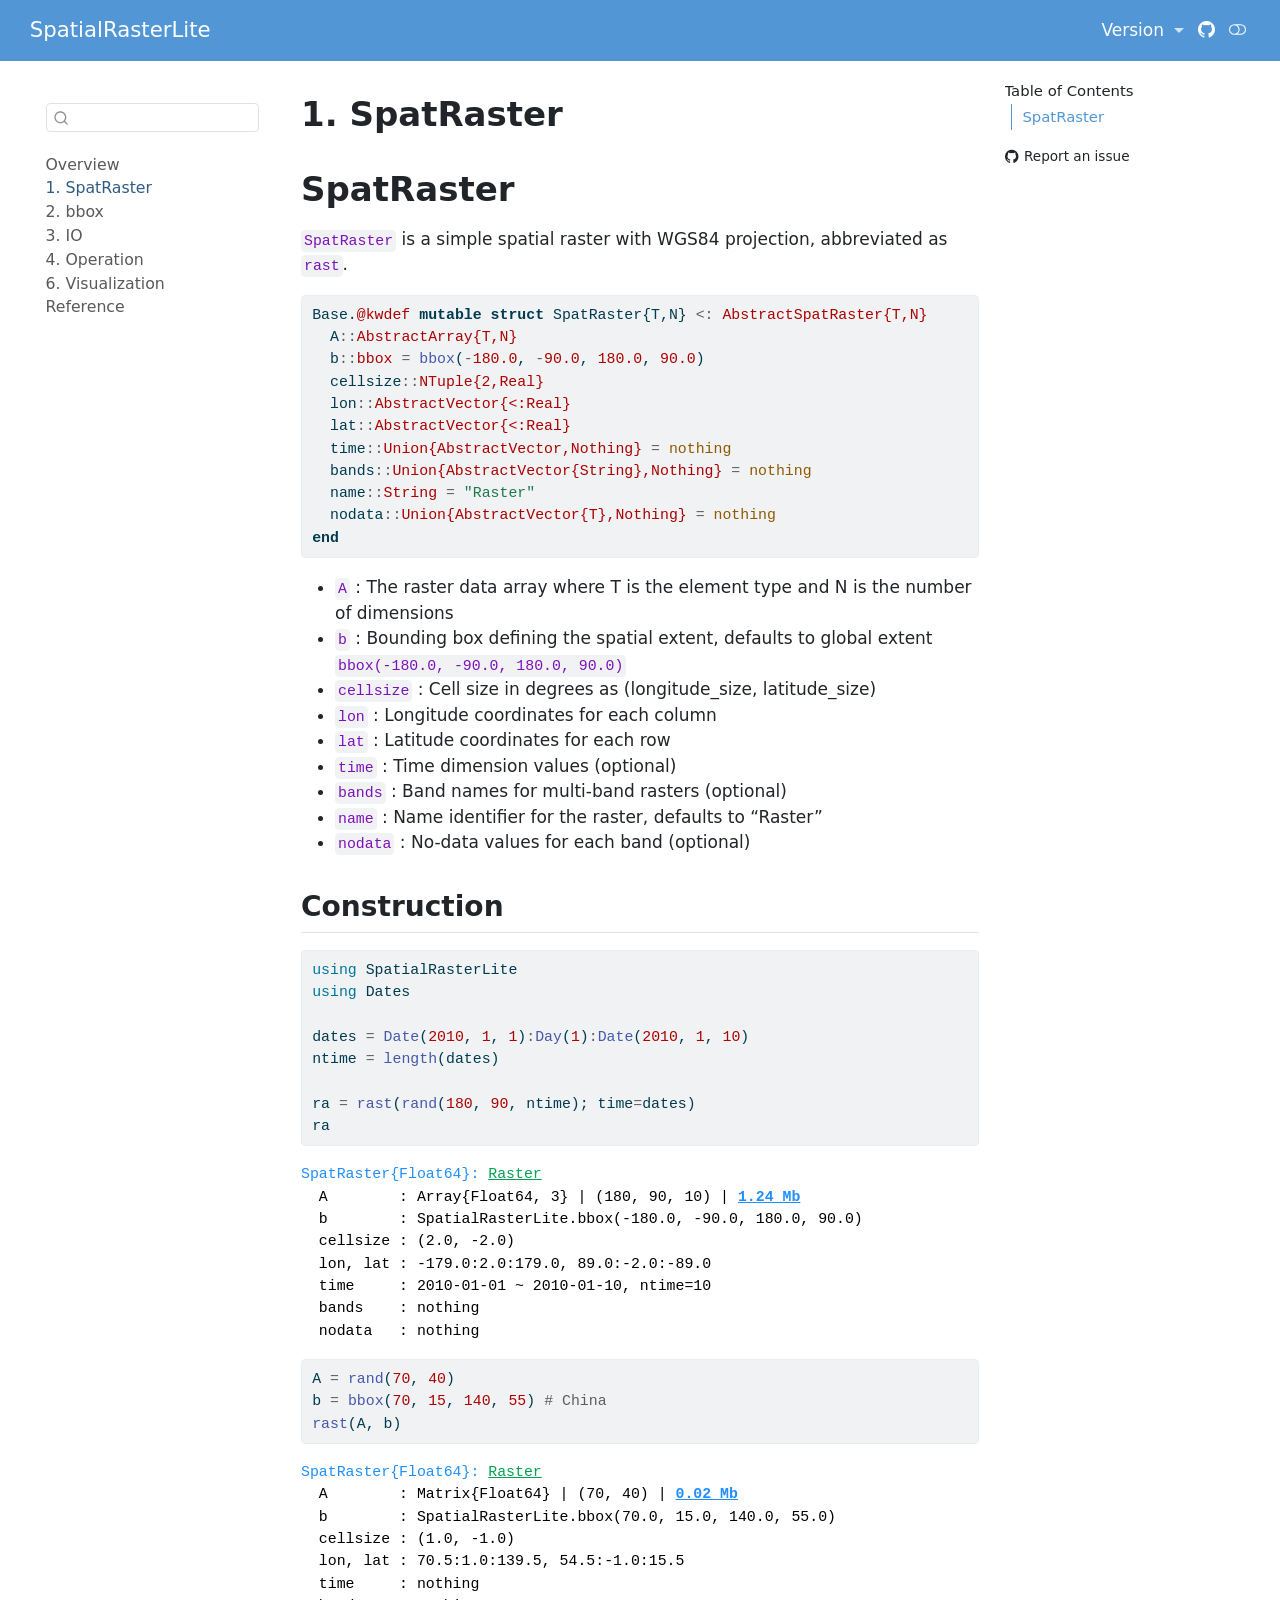
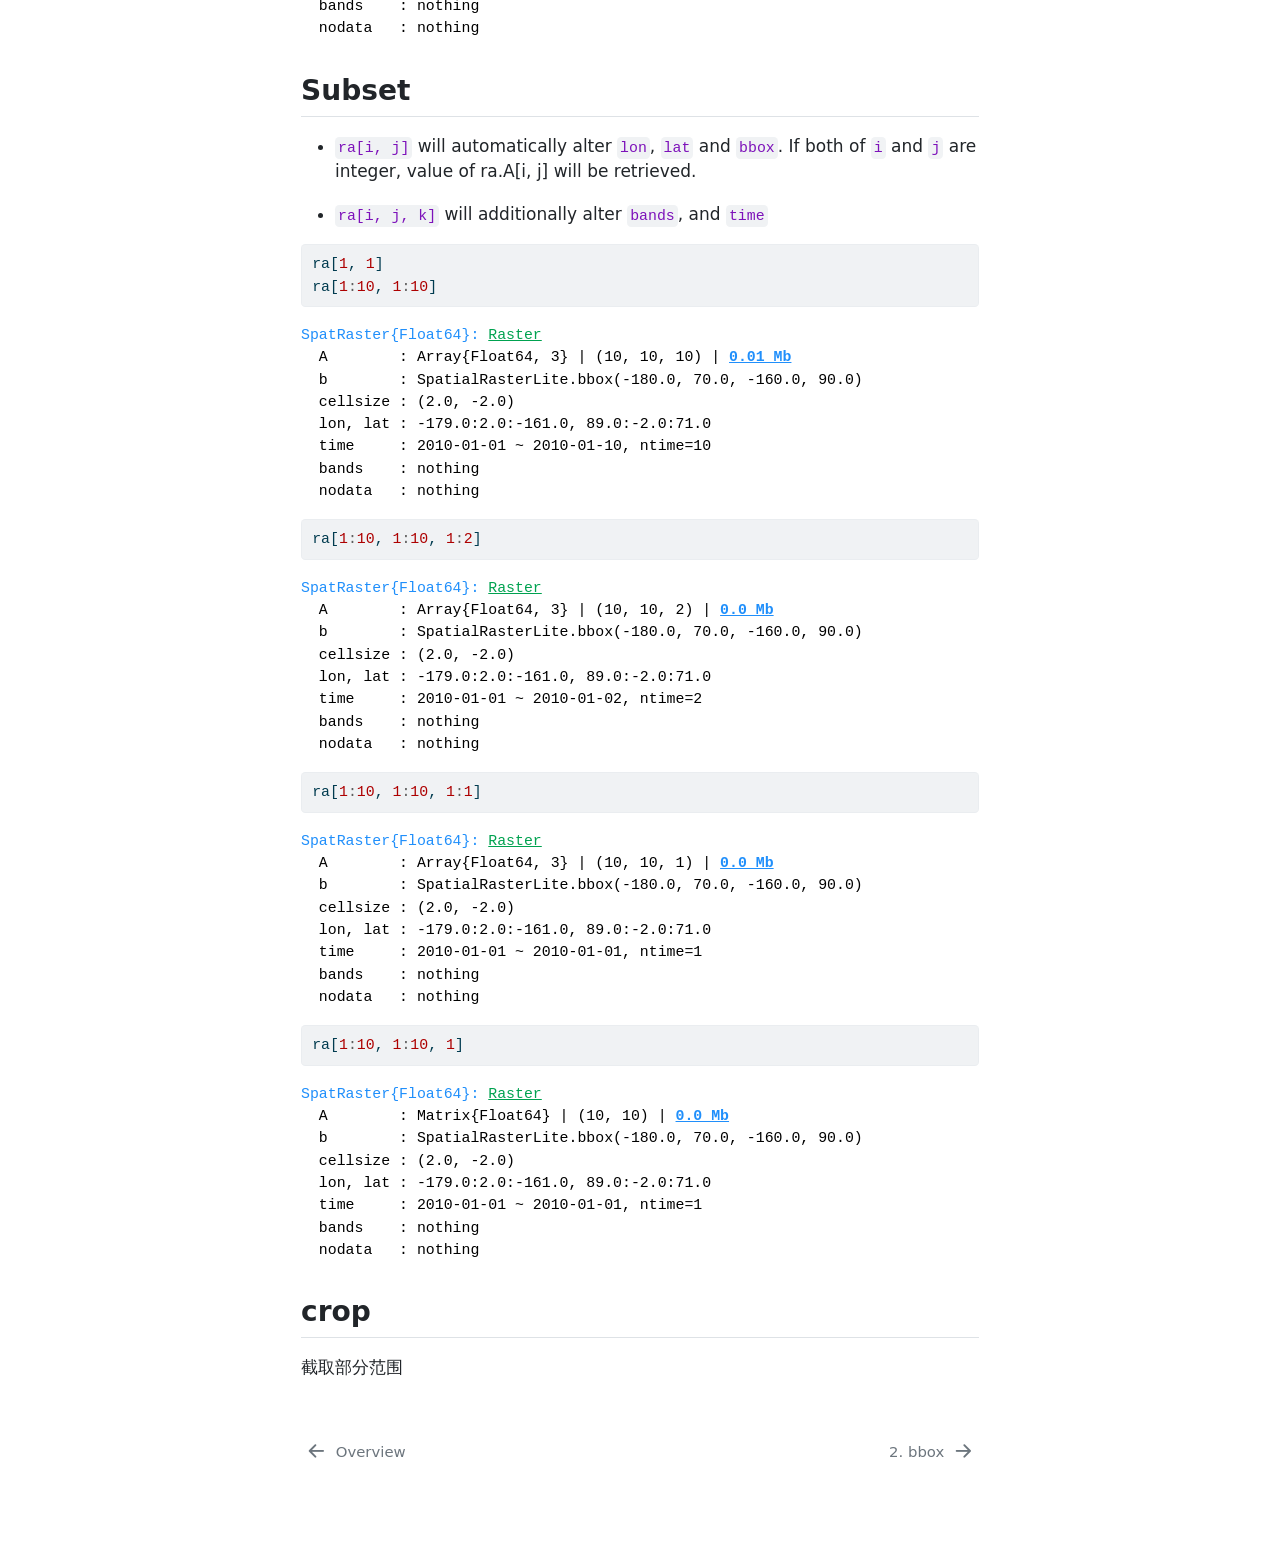
==== commit 0082e167: "build based on 88d64fb" ====
--- a/dev/1-SpatRaster.html
+++ b/dev/1-SpatRaster.html
@@ -2,13 +2,16 @@
 <html xmlns="http://www.w3.org/1999/xhtml" lang="en" xml:lang="en"><head>
 
 <meta charset="utf-8">
-<meta name="generator" content="quarto-1.8.25">
+<meta name="generator" content="quarto-1.9.38">
 
 <meta name="viewport" content="width=device-width, initial-scale=1.0, user-scalable=yes">
 
 
 <title>1. SpatRaster – SpatialRasterLite</title>
 <style>
+/* Default styles provided by pandoc.
+** See https://pandoc.org/MANUAL.html#variables-for-html for config info.
+*/
 code{white-space: pre-wrap;}
 span.smallcaps{font-variant: small-caps;}
 div.columns{display: flex; gap: min(4vw, 1.5em);}
@@ -69,19 +72,18 @@
 <link href="./index.html" rel="prev">
 <script src="site_libs/quarto-html/quarto.js" type="module"></script>
 <script src="site_libs/quarto-html/tabsets/tabsets.js" type="module"></script>
-<script src="site_libs/quarto-html/axe/axe-check.js" type="module"></script>
 <script src="site_libs/quarto-html/popper.min.js"></script>
 <script src="site_libs/quarto-html/tippy.umd.min.js"></script>
 <script src="site_libs/quarto-html/anchor.min.js"></script>
 <link href="site_libs/quarto-html/tippy.css" rel="stylesheet">
-<link href="site_libs/quarto-html/quarto-syntax-highlighting-7b89279ff1a6dce999919e0e67d4d9ec.css" rel="stylesheet" class="quarto-color-scheme" id="quarto-text-highlighting-styles">
-<link href="site_libs/quarto-html/quarto-syntax-highlighting-dark-707d8167ce6003fca903bfe2be84ab7f.css" rel="stylesheet" class="quarto-color-scheme quarto-color-alternate" id="quarto-text-highlighting-styles">
-<link href="site_libs/quarto-html/quarto-syntax-highlighting-7b89279ff1a6dce999919e0e67d4d9ec.css" rel="stylesheet" class="quarto-color-scheme-extra" id="quarto-text-highlighting-styles">
+<link href="site_libs/quarto-html/quarto-syntax-highlighting-15634bcf2e68342d4ad2dfa704d543f6.css" rel="stylesheet" class="quarto-color-scheme" id="quarto-text-highlighting-styles">
+<link href="site_libs/quarto-html/quarto-syntax-highlighting-dark-0a6b7249c26820e032cb0bd839ff02b1.css" rel="stylesheet" class="quarto-color-scheme quarto-color-alternate" id="quarto-text-highlighting-styles">
+<link href="site_libs/quarto-html/quarto-syntax-highlighting-15634bcf2e68342d4ad2dfa704d543f6.css" rel="stylesheet" class="quarto-color-scheme-extra" id="quarto-text-highlighting-styles">
 <script src="site_libs/bootstrap/bootstrap.min.js"></script>
 <link href="site_libs/bootstrap/bootstrap-icons.css" rel="stylesheet">
-<link href="site_libs/bootstrap/bootstrap-9eef12e7c79e0a3043f45b553949e2bc.min.css" rel="stylesheet" append-hash="true" class="quarto-color-scheme" id="quarto-bootstrap" data-mode="light">
-<link href="site_libs/bootstrap/bootstrap-dark-d999e039b096b1848522e97d2d6cf19b.min.css" rel="stylesheet" append-hash="true" class="quarto-color-scheme quarto-color-alternate" id="quarto-bootstrap" data-mode="dark">
-<link href="site_libs/bootstrap/bootstrap-9eef12e7c79e0a3043f45b553949e2bc.min.css" rel="stylesheet" append-hash="true" class="quarto-color-scheme-extra" id="quarto-bootstrap" data-mode="light">
+<link href="site_libs/bootstrap/bootstrap-3c783a26b990b0a0438cc0f6bb36fd68.min.css" rel="stylesheet" append-hash="true" class="quarto-color-scheme" id="quarto-bootstrap" data-mode="light">
+<link href="site_libs/bootstrap/bootstrap-dark-e88e7fda9ecf262689f8c1ca6482b415.min.css" rel="stylesheet" append-hash="true" class="quarto-color-scheme quarto-color-alternate" id="quarto-bootstrap" data-mode="dark">
+<link href="site_libs/bootstrap/bootstrap-3c783a26b990b0a0438cc0f6bb36fd68.min.css" rel="stylesheet" append-hash="true" class="quarto-color-scheme-extra" id="quarto-bootstrap" data-mode="light">
 <script id="quarto-search-options" type="application/json">{
   "location": "sidebar",
   "copy-button": false,
@@ -384,8 +386,6 @@
     <nav class="navbar navbar-expand-lg " data-bs-theme="dark">
       <div class="navbar-container container-fluid">
       <div class="navbar-brand-container mx-auto">
-    <a href="./index.html" class="navbar-brand navbar-brand-logo">
-    </a>
     <a class="navbar-brand" href="./index.html">
     <span class="navbar-title">SpatialRasterLite</span>
     </a>
@@ -429,10 +429,6 @@
 <div id="quarto-content" class="quarto-container page-columns page-rows-contents page-layout-article page-navbar">
 <!-- sidebar -->
   <nav id="quarto-sidebar" class="sidebar collapse collapse-horizontal quarto-sidebar-collapse-item sidebar-navigation floating overflow-auto">
-    <div class="pt-lg-2 mt-2 text-left sidebar-header sidebar-header-stacked">
-      <a href="./index.html" class="sidebar-logo-link">
-      </a>
-      </div>
         <div class="mt-2 flex-shrink-0 align-items-center">
         <div class="sidebar-search">
         <div id="quarto-search" class="" title="Search"></div>
@@ -559,7 +555,7 @@
 <div class="ansi-escaped-output">
 <pre><span class="ansi-blue-fg">SpatRaster{Float64}: </span><span style="text-decoration:underline" class="ansi-green-fg">Raster</span>
   A        : Array{Float64, 3} | (180, 90, 10) | <span style="font-weight:bold;text-decoration:underline" class="ansi-blue-fg">1.24 Mb</span>
-  b        : bbox(-180.0, -90.0, 180.0, 90.0)
+  b        : SpatialRasterLite.bbox(-180.0, -90.0, 180.0, 90.0)
   cellsize : (2.0, -2.0)
   lon, lat : -179.0:2.0:179.0, 89.0:-2.0:-89.0
   time     : 2010-01-01 ~ 2010-01-10, ntime=10
@@ -572,7 +568,7 @@
 <div class="ansi-escaped-output">
 <pre><span class="ansi-blue-fg">SpatRaster{Float64}: </span><span style="text-decoration:underline" class="ansi-green-fg">Raster</span>
   A        : Matrix{Float64} | (70, 40) | <span style="font-weight:bold;text-decoration:underline" class="ansi-blue-fg">0.02 Mb</span>
-  b        : bbox(70.0, 15.0, 140.0, 55.0)
+  b        : SpatialRasterLite.bbox(70.0, 15.0, 140.0, 55.0)
   cellsize : (1.0, -1.0)
   lon, lat : 70.5:1.0:139.5, 54.5:-1.0:15.5
   time     : nothing
@@ -591,7 +587,7 @@
 <div class="ansi-escaped-output">
 <pre><span class="ansi-blue-fg">SpatRaster{Float64}: </span><span style="text-decoration:underline" class="ansi-green-fg">Raster</span>
   A        : Array{Float64, 3} | (10, 10, 10) | <span style="font-weight:bold;text-decoration:underline" class="ansi-blue-fg">0.01 Mb</span>
-  b        : bbox(-180.0, 70.0, -160.0, 90.0)
+  b        : SpatialRasterLite.bbox(-180.0, 70.0, -160.0, 90.0)
   cellsize : (2.0, -2.0)
   lon, lat : -179.0:2.0:-161.0, 89.0:-2.0:71.0
   time     : 2010-01-01 ~ 2010-01-10, ntime=10
@@ -602,7 +598,7 @@
 <div class="ansi-escaped-output">
 <pre><span class="ansi-blue-fg">SpatRaster{Float64}: </span><span style="text-decoration:underline" class="ansi-green-fg">Raster</span>
   A        : Array{Float64, 3} | (10, 10, 2) | <span style="font-weight:bold;text-decoration:underline" class="ansi-blue-fg">0.0 Mb</span>
-  b        : bbox(-180.0, 70.0, -160.0, 90.0)
+  b        : SpatialRasterLite.bbox(-180.0, 70.0, -160.0, 90.0)
   cellsize : (2.0, -2.0)
   lon, lat : -179.0:2.0:-161.0, 89.0:-2.0:71.0
   time     : 2010-01-01 ~ 2010-01-02, ntime=2
@@ -613,7 +609,7 @@
 <div class="ansi-escaped-output">
 <pre><span class="ansi-blue-fg">SpatRaster{Float64}: </span><span style="text-decoration:underline" class="ansi-green-fg">Raster</span>
   A        : Array{Float64, 3} | (10, 10, 1) | <span style="font-weight:bold;text-decoration:underline" class="ansi-blue-fg">0.0 Mb</span>
-  b        : bbox(-180.0, 70.0, -160.0, 90.0)
+  b        : SpatialRasterLite.bbox(-180.0, 70.0, -160.0, 90.0)
   cellsize : (2.0, -2.0)
   lon, lat : -179.0:2.0:-161.0, 89.0:-2.0:71.0
   time     : 2010-01-01 ~ 2010-01-01, ntime=1
@@ -624,7 +620,7 @@
 <div class="ansi-escaped-output">
 <pre><span class="ansi-blue-fg">SpatRaster{Float64}: </span><span style="text-decoration:underline" class="ansi-green-fg">Raster</span>
   A        : Matrix{Float64} | (10, 10) | <span style="font-weight:bold;text-decoration:underline" class="ansi-blue-fg">0.0 Mb</span>
-  b        : bbox(-180.0, 70.0, -160.0, 90.0)
+  b        : SpatialRasterLite.bbox(-180.0, 70.0, -160.0, 90.0)
   cellsize : (2.0, -2.0)
   lon, lat : -179.0:2.0:-161.0, 89.0:-2.0:71.0
   time     : 2010-01-01 ~ 2010-01-01, ntime=1
--- a/dev/site_libs/quarto-html/quarto-syntax-highlighting-15634bcf2e68342d4ad2dfa704d543f6.css
+++ b/dev/site_libs/quarto-html/quarto-syntax-highlighting-15634bcf2e68342d4ad2dfa704d543f6.css
@@ -0,0 +1,236 @@
+/* quarto syntax highlight colors */
+:root {
+  --quarto-hl-ot-color: #003B4F;
+  --quarto-hl-at-color: #657422;
+  --quarto-hl-ss-color: #20794D;
+  --quarto-hl-an-color: #5E5E5E;
+  --quarto-hl-fu-color: #4758AB;
+  --quarto-hl-st-color: #20794D;
+  --quarto-hl-cf-color: #003B4F;
+  --quarto-hl-op-color: #5E5E5E;
+  --quarto-hl-er-color: #AD0000;
+  --quarto-hl-bn-color: #AD0000;
+  --quarto-hl-al-color: #AD0000;
+  --quarto-hl-va-color: #111111;
+  --quarto-hl-bu-color: inherit;
+  --quarto-hl-ex-color: inherit;
+  --quarto-hl-pp-color: #AD0000;
+  --quarto-hl-in-color: #5E5E5E;
+  --quarto-hl-vs-color: #20794D;
+  --quarto-hl-wa-color: #5E5E5E;
+  --quarto-hl-do-color: #5E5E5E;
+  --quarto-hl-im-color: #00769E;
+  --quarto-hl-ch-color: #20794D;
+  --quarto-hl-dt-color: #AD0000;
+  --quarto-hl-fl-color: #AD0000;
+  --quarto-hl-co-color: #5E5E5E;
+  --quarto-hl-cv-color: #5E5E5E;
+  --quarto-hl-cn-color: #8f5902;
+  --quarto-hl-sc-color: #5E5E5E;
+  --quarto-hl-dv-color: #AD0000;
+  --quarto-hl-kw-color: #003B4F;
+}
+
+/* other quarto variables */
+:root {
+  --quarto-font-monospace: SFMono-Regular, Menlo, Monaco, Consolas, "Liberation Mono", "Courier New", monospace;
+}
+
+/* syntax highlight based on Pandoc's rules */
+pre > code.sourceCode > span {
+  color: #003B4F;
+}
+
+code.sourceCode > span {
+  color: #003B4F;
+}
+
+div.sourceCode,
+div.sourceCode pre.sourceCode {
+  color: #003B4F;
+}
+
+/* Normal */
+code span {
+  color: #003B4F;
+}
+
+/* Alert */
+code span.al {
+  color: #AD0000;
+  font-style: inherit;
+}
+
+/* Annotation */
+code span.an {
+  color: #5E5E5E;
+  font-style: inherit;
+}
+
+/* Attribute */
+code span.at {
+  color: #657422;
+  font-style: inherit;
+}
+
+/* BaseN */
+code span.bn {
+  color: #AD0000;
+  font-style: inherit;
+}
+
+/* BuiltIn */
+code span.bu {
+  font-style: inherit;
+}
+
+/* ControlFlow */
+code span.cf {
+  color: #003B4F;
+  font-weight: bold;
+  font-style: inherit;
+}
+
+/* Char */
+code span.ch {
+  color: #20794D;
+  font-style: inherit;
+}
+
+/* Constant */
+code span.cn {
+  color: #8f5902;
+  font-style: inherit;
+}
+
+/* Comment */
+code span.co {
+  color: #5E5E5E;
+  font-style: inherit;
+}
+
+/* CommentVar */
+code span.cv {
+  color: #5E5E5E;
+  font-style: italic;
+}
+
+/* Documentation */
+code span.do {
+  color: #5E5E5E;
+  font-style: italic;
+}
+
+/* DataType */
+code span.dt {
+  color: #AD0000;
+  font-style: inherit;
+}
+
+/* DecVal */
+code span.dv {
+  color: #AD0000;
+  font-style: inherit;
+}
+
+/* Error */
+code span.er {
+  color: #AD0000;
+  font-style: inherit;
+}
+
+/* Extension */
+code span.ex {
+  font-style: inherit;
+}
+
+/* Float */
+code span.fl {
+  color: #AD0000;
+  font-style: inherit;
+}
+
+/* Function */
+code span.fu {
+  color: #4758AB;
+  font-style: inherit;
+}
+
+/* Import */
+code span.im {
+  color: #00769E;
+  font-style: inherit;
+}
+
+/* Information */
+code span.in {
+  color: #5E5E5E;
+  font-style: inherit;
+}
+
+/* Keyword */
+code span.kw {
+  color: #003B4F;
+  font-weight: bold;
+  font-style: inherit;
+}
+
+/* Operator */
+code span.op {
+  color: #5E5E5E;
+  font-style: inherit;
+}
+
+/* Other */
+code span.ot {
+  color: #003B4F;
+  font-style: inherit;
+}
+
+/* Preprocessor */
+code span.pp {
+  color: #AD0000;
+  font-style: inherit;
+}
+
+/* SpecialChar */
+code span.sc {
+  color: #5E5E5E;
+  font-style: inherit;
+}
+
+/* SpecialString */
+code span.ss {
+  color: #20794D;
+  font-style: inherit;
+}
+
+/* String */
+code span.st {
+  color: #20794D;
+  font-style: inherit;
+}
+
+/* Variable */
+code span.va {
+  color: #111111;
+  font-style: inherit;
+}
+
+/* VerbatimString */
+code span.vs {
+  color: #20794D;
+  font-style: inherit;
+}
+
+/* Warning */
+code span.wa {
+  color: #5E5E5E;
+  font-style: italic;
+}
+
+.prevent-inlining {
+  content: "</";
+}
+
+/*# sourceMappingURL=f23921c56f73e400b49028c9186a1aa0.css.map */
--- a/dev/site_libs/quarto-html/quarto-syntax-highlighting-dark-0a6b7249c26820e032cb0bd839ff02b1.css
+++ b/dev/site_libs/quarto-html/quarto-syntax-highlighting-dark-0a6b7249c26820e032cb0bd839ff02b1.css
@@ -0,0 +1,219 @@
+/* quarto syntax highlight colors */
+:root {
+  --quarto-hl-al-color: #f07178;
+  --quarto-hl-an-color: #d4d0ab;
+  --quarto-hl-at-color: #00e0e0;
+  --quarto-hl-bn-color: #d4d0ab;
+  --quarto-hl-bu-color: #abe338;
+  --quarto-hl-ch-color: #abe338;
+  --quarto-hl-co-color: #f8f8f2;
+  --quarto-hl-cv-color: #ffd700;
+  --quarto-hl-cn-color: #ffd700;
+  --quarto-hl-cf-color: #ffa07a;
+  --quarto-hl-dt-color: #ffa07a;
+  --quarto-hl-dv-color: #d4d0ab;
+  --quarto-hl-do-color: #f8f8f2;
+  --quarto-hl-er-color: #f07178;
+  --quarto-hl-ex-color: #00e0e0;
+  --quarto-hl-fl-color: #d4d0ab;
+  --quarto-hl-fu-color: #ffa07a;
+  --quarto-hl-im-color: #abe338;
+  --quarto-hl-in-color: #d4d0ab;
+  --quarto-hl-kw-color: #ffa07a;
+  --quarto-hl-op-color: #ffa07a;
+  --quarto-hl-ot-color: #00e0e0;
+  --quarto-hl-pp-color: #dcc6e0;
+  --quarto-hl-re-color: #00e0e0;
+  --quarto-hl-sc-color: #abe338;
+  --quarto-hl-ss-color: #abe338;
+  --quarto-hl-st-color: #abe338;
+  --quarto-hl-va-color: #00e0e0;
+  --quarto-hl-vs-color: #abe338;
+  --quarto-hl-wa-color: #dcc6e0;
+}
+
+/* other quarto variables */
+:root {
+  --quarto-font-monospace: SFMono-Regular, Menlo, Monaco, Consolas, "Liberation Mono", "Courier New", monospace;
+}
+
+/* syntax highlight based on Pandoc's rules */
+pre > code.sourceCode > span {
+  color: #f8f8f2;
+}
+
+code.sourceCode > span {
+  color: #f8f8f2;
+}
+
+div.sourceCode,
+div.sourceCode pre.sourceCode {
+  color: #f8f8f2;
+}
+
+/* Normal */
+code span {
+  color: #f8f8f2;
+}
+
+/* Alert */
+code span.al {
+  color: #f07178;
+}
+
+/* Annotation */
+code span.an {
+  color: #d4d0ab;
+}
+
+/* Attribute */
+code span.at {
+  color: #00e0e0;
+}
+
+/* BaseN */
+code span.bn {
+  color: #d4d0ab;
+}
+
+/* BuiltIn */
+code span.bu {
+  color: #abe338;
+}
+
+/* ControlFlow */
+code span.cf {
+  font-weight: bold;
+  color: #ffa07a;
+}
+
+/* Char */
+code span.ch {
+  color: #abe338;
+}
+
+/* Constant */
+code span.cn {
+  color: #ffd700;
+}
+
+/* Comment */
+code span.co {
+  font-style: italic;
+  color: #f8f8f2;
+}
+
+/* CommentVar */
+code span.cv {
+  color: #ffd700;
+}
+
+/* Documentation */
+code span.do {
+  color: #f8f8f2;
+}
+
+/* DataType */
+code span.dt {
+  color: #ffa07a;
+}
+
+/* DecVal */
+code span.dv {
+  color: #d4d0ab;
+}
+
+/* Error */
+code span.er {
+  color: #f07178;
+  text-decoration: underline;
+}
+
+/* Extension */
+code span.ex {
+  font-weight: bold;
+  color: #00e0e0;
+}
+
+/* Float */
+code span.fl {
+  color: #d4d0ab;
+}
+
+/* Function */
+code span.fu {
+  color: #ffa07a;
+}
+
+/* Import */
+code span.im {
+  color: #abe338;
+}
+
+/* Information */
+code span.in {
+  color: #d4d0ab;
+}
+
+/* Keyword */
+code span.kw {
+  font-weight: bold;
+  color: #ffa07a;
+}
+
+/* Operator */
+code span.op {
+  color: #ffa07a;
+}
+
+/* Other */
+code span.ot {
+  color: #00e0e0;
+}
+
+/* Preprocessor */
+code span.pp {
+  color: #dcc6e0;
+}
+
+/* RegionMarker */
+code span.re {
+  background-color: #f8f8f2;
+  color: #00e0e0;
+}
+
+/* SpecialChar */
+code span.sc {
+  color: #abe338;
+}
+
+/* SpecialString */
+code span.ss {
+  color: #abe338;
+}
+
+/* String */
+code span.st {
+  color: #abe338;
+}
+
+/* Variable */
+code span.va {
+  color: #00e0e0;
+}
+
+/* VerbatimString */
+code span.vs {
+  color: #abe338;
+}
+
+/* Warning */
+code span.wa {
+  color: #dcc6e0;
+}
+
+.prevent-inlining {
+  content: "</";
+}
+
+/*# sourceMappingURL=175367c052bafc98bd680af3479823f0.css.map */
--- a/dev/site_libs/quarto-html/quarto-syntax-highlighting-15634bcf2e68342d4ad2dfa704d543f6.css
+++ b/dev/site_libs/quarto-html/quarto-syntax-highlighting-15634bcf2e68342d4ad2dfa704d543f6.css
@@ -0,0 +1,236 @@
+/* quarto syntax highlight colors */
+:root {
+  --quarto-hl-ot-color: #003B4F;
+  --quarto-hl-at-color: #657422;
+  --quarto-hl-ss-color: #20794D;
+  --quarto-hl-an-color: #5E5E5E;
+  --quarto-hl-fu-color: #4758AB;
+  --quarto-hl-st-color: #20794D;
+  --quarto-hl-cf-color: #003B4F;
+  --quarto-hl-op-color: #5E5E5E;
+  --quarto-hl-er-color: #AD0000;
+  --quarto-hl-bn-color: #AD0000;
+  --quarto-hl-al-color: #AD0000;
+  --quarto-hl-va-color: #111111;
+  --quarto-hl-bu-color: inherit;
+  --quarto-hl-ex-color: inherit;
+  --quarto-hl-pp-color: #AD0000;
+  --quarto-hl-in-color: #5E5E5E;
+  --quarto-hl-vs-color: #20794D;
+  --quarto-hl-wa-color: #5E5E5E;
+  --quarto-hl-do-color: #5E5E5E;
+  --quarto-hl-im-color: #00769E;
+  --quarto-hl-ch-color: #20794D;
+  --quarto-hl-dt-color: #AD0000;
+  --quarto-hl-fl-color: #AD0000;
+  --quarto-hl-co-color: #5E5E5E;
+  --quarto-hl-cv-color: #5E5E5E;
+  --quarto-hl-cn-color: #8f5902;
+  --quarto-hl-sc-color: #5E5E5E;
+  --quarto-hl-dv-color: #AD0000;
+  --quarto-hl-kw-color: #003B4F;
+}
+
+/* other quarto variables */
+:root {
+  --quarto-font-monospace: SFMono-Regular, Menlo, Monaco, Consolas, "Liberation Mono", "Courier New", monospace;
+}
+
+/* syntax highlight based on Pandoc's rules */
+pre > code.sourceCode > span {
+  color: #003B4F;
+}
+
+code.sourceCode > span {
+  color: #003B4F;
+}
+
+div.sourceCode,
+div.sourceCode pre.sourceCode {
+  color: #003B4F;
+}
+
+/* Normal */
+code span {
+  color: #003B4F;
+}
+
+/* Alert */
+code span.al {
+  color: #AD0000;
+  font-style: inherit;
+}
+
+/* Annotation */
+code span.an {
+  color: #5E5E5E;
+  font-style: inherit;
+}
+
+/* Attribute */
+code span.at {
+  color: #657422;
+  font-style: inherit;
+}
+
+/* BaseN */
+code span.bn {
+  color: #AD0000;
+  font-style: inherit;
+}
+
+/* BuiltIn */
+code span.bu {
+  font-style: inherit;
+}
+
+/* ControlFlow */
+code span.cf {
+  color: #003B4F;
+  font-weight: bold;
+  font-style: inherit;
+}
+
+/* Char */
+code span.ch {
+  color: #20794D;
+  font-style: inherit;
+}
+
+/* Constant */
+code span.cn {
+  color: #8f5902;
+  font-style: inherit;
+}
+
+/* Comment */
+code span.co {
+  color: #5E5E5E;
+  font-style: inherit;
+}
+
+/* CommentVar */
+code span.cv {
+  color: #5E5E5E;
+  font-style: italic;
+}
+
+/* Documentation */
+code span.do {
+  color: #5E5E5E;
+  font-style: italic;
+}
+
+/* DataType */
+code span.dt {
+  color: #AD0000;
+  font-style: inherit;
+}
+
+/* DecVal */
+code span.dv {
+  color: #AD0000;
+  font-style: inherit;
+}
+
+/* Error */
+code span.er {
+  color: #AD0000;
+  font-style: inherit;
+}
+
+/* Extension */
+code span.ex {
+  font-style: inherit;
+}
+
+/* Float */
+code span.fl {
+  color: #AD0000;
+  font-style: inherit;
+}
+
+/* Function */
+code span.fu {
+  color: #4758AB;
+  font-style: inherit;
+}
+
+/* Import */
+code span.im {
+  color: #00769E;
+  font-style: inherit;
+}
+
+/* Information */
+code span.in {
+  color: #5E5E5E;
+  font-style: inherit;
+}
+
+/* Keyword */
+code span.kw {
+  color: #003B4F;
+  font-weight: bold;
+  font-style: inherit;
+}
+
+/* Operator */
+code span.op {
+  color: #5E5E5E;
+  font-style: inherit;
+}
+
+/* Other */
+code span.ot {
+  color: #003B4F;
+  font-style: inherit;
+}
+
+/* Preprocessor */
+code span.pp {
+  color: #AD0000;
+  font-style: inherit;
+}
+
+/* SpecialChar */
+code span.sc {
+  color: #5E5E5E;
+  font-style: inherit;
+}
+
+/* SpecialString */
+code span.ss {
+  color: #20794D;
+  font-style: inherit;
+}
+
+/* String */
+code span.st {
+  color: #20794D;
+  font-style: inherit;
+}
+
+/* Variable */
+code span.va {
+  color: #111111;
+  font-style: inherit;
+}
+
+/* VerbatimString */
+code span.vs {
+  color: #20794D;
+  font-style: inherit;
+}
+
+/* Warning */
+code span.wa {
+  color: #5E5E5E;
+  font-style: italic;
+}
+
+.prevent-inlining {
+  content: "</";
+}
+
+/*# sourceMappingURL=f23921c56f73e400b49028c9186a1aa0.css.map */
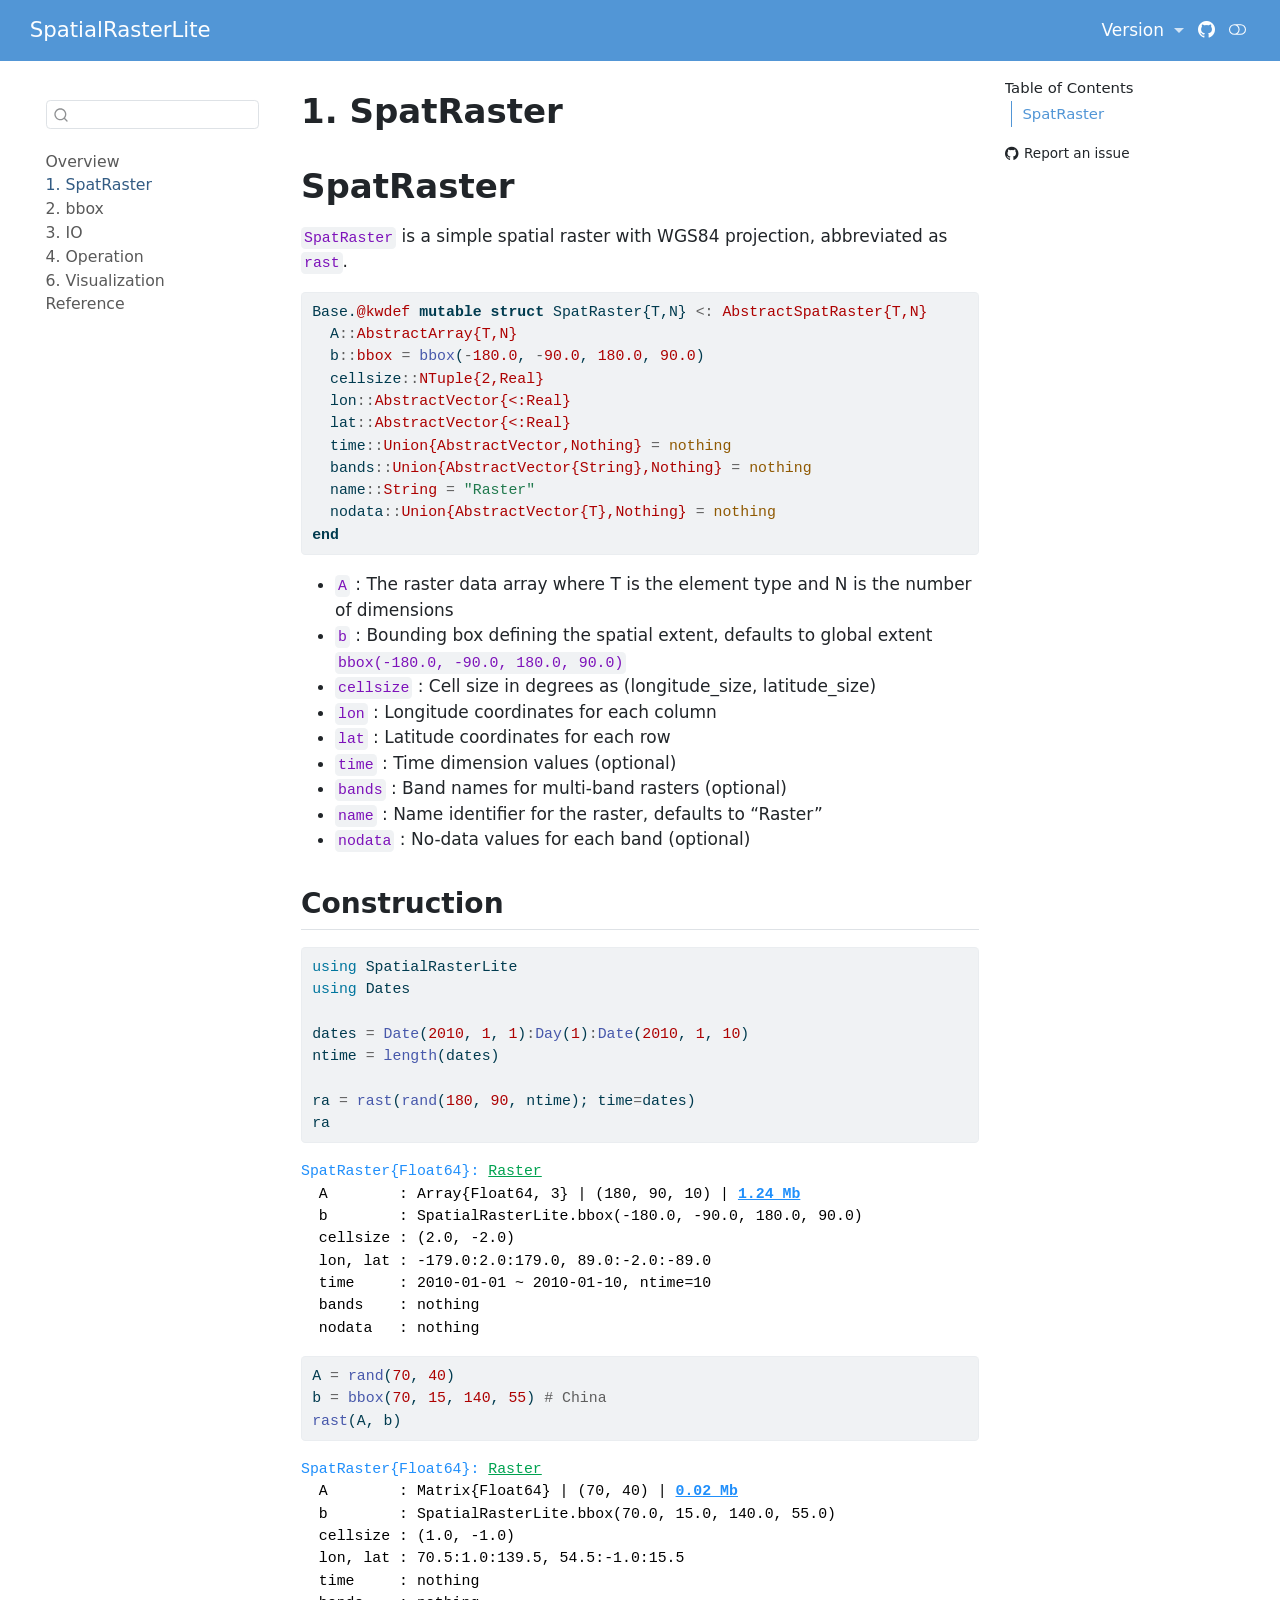
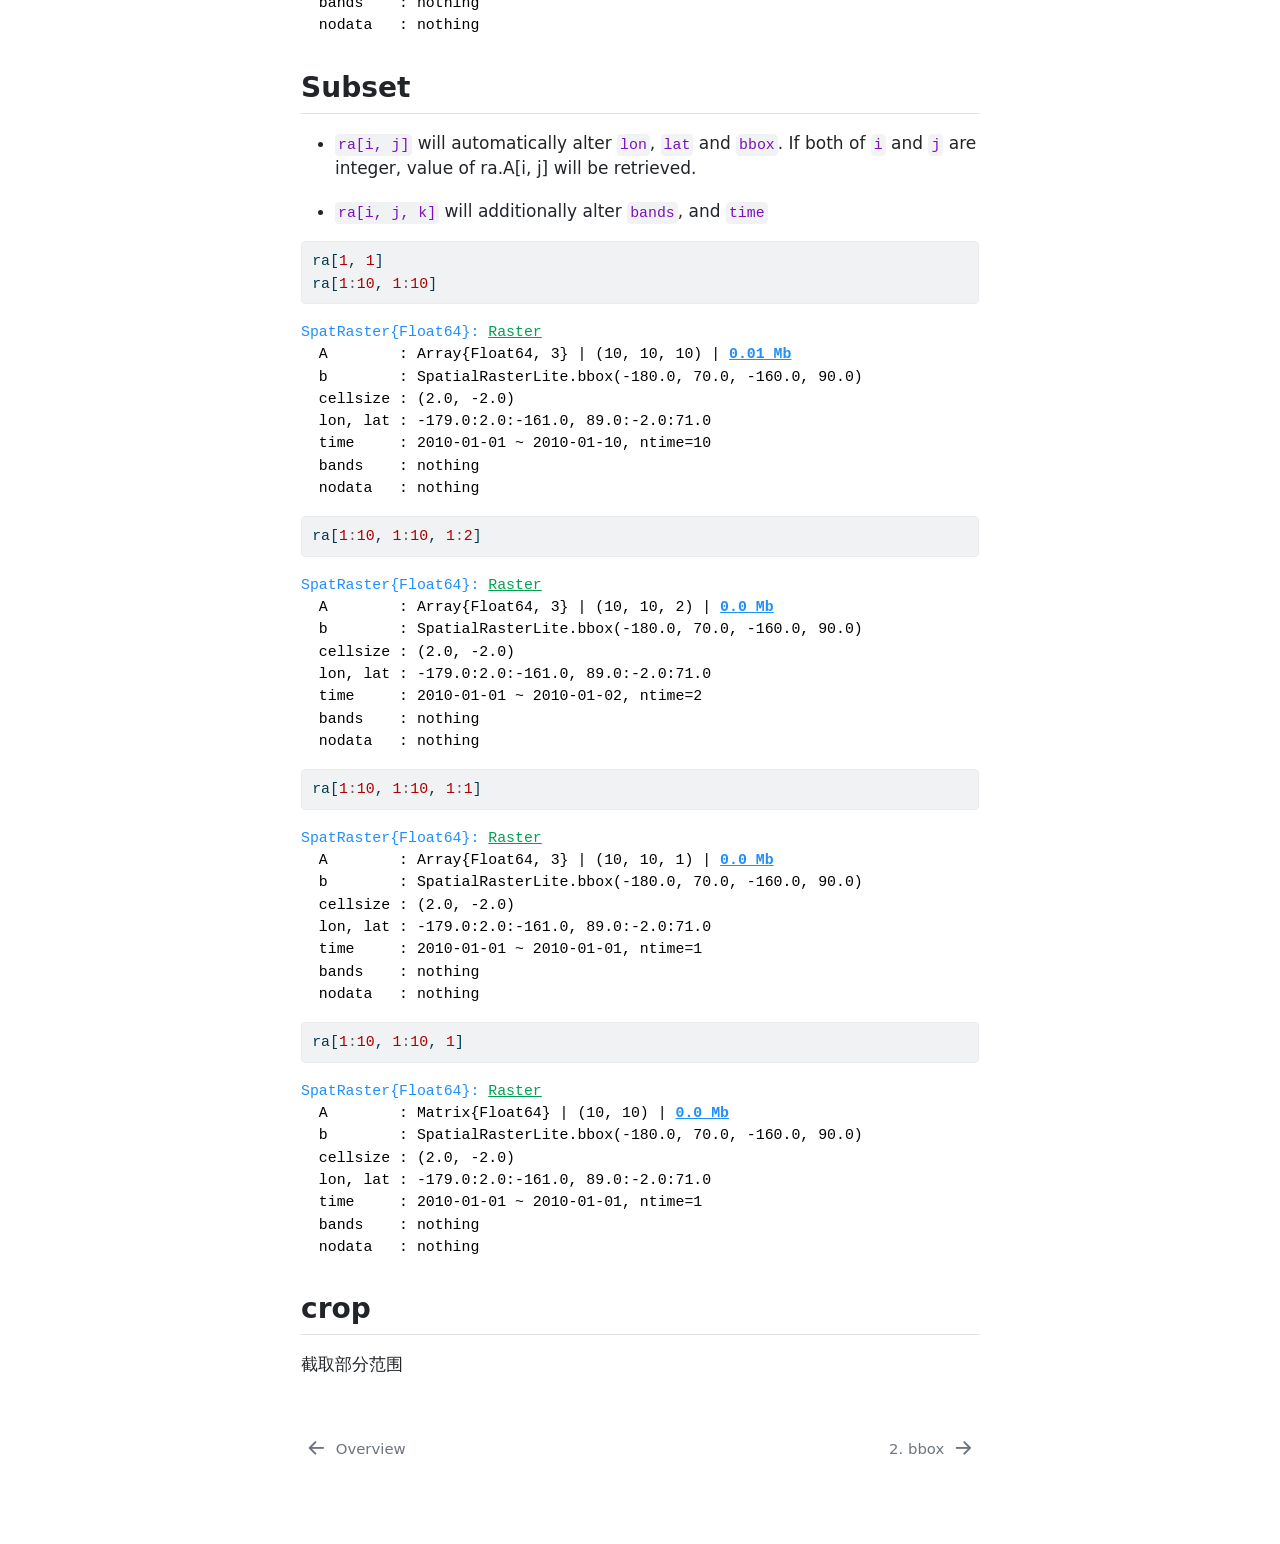
==== commit 1400b4c5: "build based on ee9e0c7" ====
--- a/dev/1-SpatRaster.html
+++ b/dev/1-SpatRaster.html
@@ -2,7 +2,7 @@
 <html xmlns="http://www.w3.org/1999/xhtml" lang="en" xml:lang="en"><head>
 
 <meta charset="utf-8">
-<meta name="generator" content="quarto-1.9.38">
+<meta name="generator" content="quarto-1.11.9">
 
 <meta name="viewport" content="width=device-width, initial-scale=1.0, user-scalable=yes">
 
@@ -12,10 +12,13 @@
 /* Default styles provided by pandoc.
 ** See https://pandoc.org/MANUAL.html#variables-for-html for config info.
 */
-code{white-space: pre-wrap;}
 span.smallcaps{font-variant: small-caps;}
-div.columns{display: flex; gap: min(4vw, 1.5em);}
-div.column{flex: auto; overflow-x: auto;}
+div.columns{display: flex; gap: 1.5em;}
+div.column{flex: auto;}
+@media screen {
+div.columns{gap: min(4vw, 1.5em);}
+div.column{overflow-x: auto;}
+}
 div.hanging-indent{margin-left: 1.5em; text-indent: -1.5em;}
 ul.task-list{list-style: none;}
 ul.task-list li input[type="checkbox"] {
@@ -72,18 +75,19 @@
 <link href="./index.html" rel="prev">
 <script src="site_libs/quarto-html/quarto.js" type="module"></script>
 <script src="site_libs/quarto-html/tabsets/tabsets.js" type="module"></script>
+<script src="site_libs/quarto-html/scrollable-regions/scrollable-regions.js" type="module"></script>
 <script src="site_libs/quarto-html/popper.min.js"></script>
 <script src="site_libs/quarto-html/tippy.umd.min.js"></script>
 <script src="site_libs/quarto-html/anchor.min.js"></script>
 <link href="site_libs/quarto-html/tippy.css" rel="stylesheet">
-<link href="site_libs/quarto-html/quarto-syntax-highlighting-15634bcf2e68342d4ad2dfa704d543f6.css" rel="stylesheet" class="quarto-color-scheme" id="quarto-text-highlighting-styles">
-<link href="site_libs/quarto-html/quarto-syntax-highlighting-dark-0a6b7249c26820e032cb0bd839ff02b1.css" rel="stylesheet" class="quarto-color-scheme quarto-color-alternate" id="quarto-text-highlighting-styles">
-<link href="site_libs/quarto-html/quarto-syntax-highlighting-15634bcf2e68342d4ad2dfa704d543f6.css" rel="stylesheet" class="quarto-color-scheme-extra" id="quarto-text-highlighting-styles">
+<link href="site_libs/quarto-html/quarto-syntax-highlighting-63b5708e65d6cd79cd7618c58d0c21e7.css" rel="stylesheet" class="quarto-color-scheme" id="quarto-text-highlighting-styles">
+<link href="site_libs/quarto-html/quarto-syntax-highlighting-dark-447e42e69aaa9833c0ba1b986f430b20.css" rel="stylesheet" class="quarto-color-scheme quarto-color-alternate" id="quarto-text-highlighting-styles">
+<link href="site_libs/quarto-html/quarto-syntax-highlighting-63b5708e65d6cd79cd7618c58d0c21e7.css" rel="stylesheet" class="quarto-color-scheme-extra" id="quarto-text-highlighting-styles">
 <script src="site_libs/bootstrap/bootstrap.min.js"></script>
 <link href="site_libs/bootstrap/bootstrap-icons.css" rel="stylesheet">
-<link href="site_libs/bootstrap/bootstrap-3c783a26b990b0a0438cc0f6bb36fd68.min.css" rel="stylesheet" append-hash="true" class="quarto-color-scheme" id="quarto-bootstrap" data-mode="light">
-<link href="site_libs/bootstrap/bootstrap-dark-e88e7fda9ecf262689f8c1ca6482b415.min.css" rel="stylesheet" append-hash="true" class="quarto-color-scheme quarto-color-alternate" id="quarto-bootstrap" data-mode="dark">
-<link href="site_libs/bootstrap/bootstrap-3c783a26b990b0a0438cc0f6bb36fd68.min.css" rel="stylesheet" append-hash="true" class="quarto-color-scheme-extra" id="quarto-bootstrap" data-mode="light">
+<link href="site_libs/bootstrap/bootstrap-95fe126182e3a81314d2f52939c3190b.min.css" rel="stylesheet" append-hash="true" class="quarto-color-scheme" id="quarto-bootstrap" data-mode="light">
+<link href="site_libs/bootstrap/bootstrap-dark-94c981ccab7d393e775641ff77deb886.min.css" rel="stylesheet" append-hash="true" class="quarto-color-scheme quarto-color-alternate" id="quarto-bootstrap" data-mode="dark">
+<link href="site_libs/bootstrap/bootstrap-95fe126182e3a81314d2f52939c3190b.min.css" rel="stylesheet" append-hash="true" class="quarto-color-scheme-extra" id="quarto-bootstrap" data-mode="light">
 <script id="quarto-search-options" type="application/json">{
   "location": "sidebar",
   "copy-button": false,
@@ -217,7 +221,7 @@
 <meta name="twitter:card" content="summary">
 </head>
 
-<body class="nav-sidebar floating nav-fixed quarto-light"><script id="quarto-html-before-body" type="application/javascript">
+<body class="nav-sidebar floating nav-fixed quarto-light"><a id="quarto-skip-link" class="visually-hidden-focusable" href="#quarto-document-content">Skip to main content</a><script id="quarto-html-before-body" type="application/javascript">
     const toggleBodyColorMode = (bsSheetEl) => {
       const mode = bsSheetEl.getAttribute("data-mode");
       const bodyEl = window.document.querySelector("body");
@@ -240,6 +244,7 @@
       for (let i=0; i < toggles.length; i++) {
         const toggle = toggles[i];
         if (toggle) {
+          toggle.setAttribute("aria-checked", alternate ? "true" : "false");
           if (alternate) {
             toggle.classList.add("alternate");
           } else {
@@ -269,13 +274,19 @@
       manageTransitions('#quarto-margin-sidebar .nav-link', true);
       // Switch the toggles
       setColorSchemeToggle(alternate)
-      // Hack to workaround the fact that safari doesn't
-      // properly recolor the scrollbar when toggling (#1455)
+    }
+    // Hack to workaround the fact that safari doesn't
+    // properly recolor the scrollbar when toggling (#1455).
+    // Not run on load: stylesheets are set before first paint there, and
+    // scrolling would undo the scroll to a URL fragment (#14973).
+    // The one pixel nudge keeps the reader where they were.
+    const refreshSafariScrollbar = () => {
       if (navigator.userAgent.indexOf('Safari') > 0 && navigator.userAgent.indexOf('Chrome') == -1) {
         manageTransitions("body", false);
-        window.scrollTo(0, 1);
+        const scrollY = window.scrollY;
+        window.scrollTo(0, scrollY > 0 ? scrollY - 1 : 1);
         setTimeout(() => {
-          window.scrollTo(0, 0);
+          window.scrollTo(0, scrollY);
           manageTransitions("body", true);
         }, 40);
       }
@@ -369,6 +380,7 @@
       // Read the current dark / light value
       let toAlternate = !hasAlternateSentinel();
       toggleColorMode(toAlternate);
+      refreshSafariScrollbar();
       setStyleSentinel(toAlternate);
       toggleGiscusIfUsed(toAlternate, darkModeDefault);
       window.dispatchEvent(new Event('resize'));
@@ -383,14 +395,14 @@
 
 <div id="quarto-search-results"></div>
   <header id="quarto-header" class="headroom fixed-top">
-    <nav class="navbar navbar-expand-lg " data-bs-theme="dark">
+    <nav class="navbar navbar-expand-lg " data-bs-theme="dark" aria-label="Site">
       <div class="navbar-container container-fluid">
       <div class="navbar-brand-container mx-auto">
     <a class="navbar-brand" href="./index.html">
     <span class="navbar-title">SpatialRasterLite</span>
     </a>
   </div>
-          <button class="navbar-toggler" type="button" data-bs-toggle="collapse" data-bs-target="#navbarCollapse" aria-controls="navbarCollapse" role="menu" aria-expanded="false" aria-label="Toggle navigation" onclick="if (window.quartoToggleHeadroom) { window.quartoToggleHeadroom(); }">
+          <button class="navbar-toggler" type="button" data-bs-toggle="collapse" data-bs-target="#navbarCollapse" aria-controls="navbarCollapse" aria-expanded="false" aria-label="Toggle navigation" onclick="if (window.quartoToggleHeadroom) { window.quartoToggleHeadroom(); }">
   <span class="navbar-toggler-icon"></span>
 </button>
           <div class="collapse navbar-collapse" id="navbarCollapse">
@@ -407,17 +419,17 @@
           </div> <!-- /navcollapse -->
             <div class="quarto-navbar-tools">
     <a href="https://github.com/jl-pkgs/SpatialRasterLite.jl" title="Source Code" class="quarto-navigation-tool px-1" aria-label="Source Code"><i class="bi bi-github"></i></a>
-  <a href="" class="quarto-color-scheme-toggle quarto-navigation-tool  px-1" onclick="window.quartoToggleColorScheme(); return false;" title="Toggle dark mode"><i class="bi"></i></a>
+  <button type="button" role="switch" aria-checked="false" class="quarto-color-scheme-toggle quarto-navigation-tool  px-1" onclick="window.quartoToggleColorScheme(); return false;" title="Toggle dark mode" aria-label="Toggle dark mode"><i class="bi"></i></button>
 </div>
       </div> <!-- /container-fluid -->
     </nav>
-  <nav class="quarto-secondary-nav">
+  <nav class="quarto-secondary-nav" aria-label="Toolbar">
     <div class="container-fluid d-flex">
       <button type="button" class="quarto-btn-toggle btn" data-bs-toggle="collapse" role="button" data-bs-target=".quarto-sidebar-collapse-item" aria-controls="quarto-sidebar" aria-expanded="false" aria-label="Toggle sidebar navigation" onclick="if (window.quartoToggleHeadroom) { window.quartoToggleHeadroom(); }">
         <i class="bi bi-layout-text-sidebar-reverse"></i>
       </button>
-        <nav class="quarto-page-breadcrumbs" aria-label="breadcrumb"><ol class="breadcrumb"><li class="breadcrumb-item"><a href="./1-SpatRaster.html"><span class="chapter-title">1. SpatRaster</span></a></li></ol></nav>
-        <a class="flex-grow-1" role="navigation" data-bs-toggle="collapse" data-bs-target=".quarto-sidebar-collapse-item" aria-controls="quarto-sidebar" aria-expanded="false" aria-label="Toggle sidebar navigation" onclick="if (window.quartoToggleHeadroom) { window.quartoToggleHeadroom(); }">      
+        <nav class="quarto-page-breadcrumbs" aria-label="Breadcrumbs"><ol class="breadcrumb"><li class="breadcrumb-item"><a href="./1-SpatRaster.html"><span class="chapter-title">1. SpatRaster</span></a></li></ol></nav>
+        <a class="flex-grow-1" data-bs-toggle="collapse" data-bs-target=".quarto-sidebar-collapse-item" onclick="if (window.quartoToggleHeadroom) { window.quartoToggleHeadroom(); }">      
         </a>
       <button type="button" class="btn quarto-search-button" aria-label="Search" onclick="window.quartoOpenSearch();">
         <i class="bi bi-search"></i>
@@ -428,7 +440,7 @@
 <!-- content -->
 <div id="quarto-content" class="quarto-container page-columns page-rows-contents page-layout-article page-navbar">
 <!-- sidebar -->
-  <nav id="quarto-sidebar" class="sidebar collapse collapse-horizontal quarto-sidebar-collapse-item sidebar-navigation floating overflow-auto">
+  <nav id="quarto-sidebar" class="sidebar collapse collapse-horizontal quarto-sidebar-collapse-item sidebar-navigation floating overflow-auto" aria-label="Section">
         <div class="mt-2 flex-shrink-0 align-items-center">
         <div class="sidebar-search">
         <div id="quarto-search" class="" title="Search"></div>
@@ -477,7 +489,7 @@
 <div id="quarto-sidebar-glass" class="quarto-sidebar-collapse-item" data-bs-toggle="collapse" data-bs-target=".quarto-sidebar-collapse-item"></div>
 <!-- margin-sidebar -->
     <div id="quarto-margin-sidebar" class="sidebar margin-sidebar">
-        <nav id="TOC" role="doc-toc" class="toc-active">
+        <nav id="TOC" role="doc-toc" aria-labelledby="toc-title" class="toc-active">
     <h2 id="toc-title">Table of Contents</h2>
    
   <ul>
@@ -491,7 +503,7 @@
 <div class="toc-actions"><ul><li><a href="https://github.com/jl-pkgs/SpatialRasterLite.jl/issues/new" class="toc-action"><i class="bi bi-github"></i>Report an issue</a></li></ul></div></nav>
     </div>
 <!-- main -->
-<main class="content" id="quarto-document-content">
+<main class="content" id="quarto-document-content" tabindex="-1">
 
 
 <header id="title-block-header" class="quarto-title-block default">
@@ -641,15 +653,50 @@
   window.document.addEventListener("DOMContentLoaded", function (event) {
     // Ensure there is a toggle, if there isn't float one in the top right
     if (window.document.querySelector('.quarto-color-scheme-toggle') === null) {
-      const a = window.document.createElement('a');
-      a.classList.add('top-right');
-      a.classList.add('quarto-color-scheme-toggle');
-      a.href = "";
-      a.onclick = function() { try { window.quartoToggleColorScheme(); } catch {} return false; };
+      const toggle = window.document.createElement('button');
+      toggle.type = "button";
+      toggle.setAttribute("role", "switch");
+      toggle.setAttribute("aria-checked", "false");
+      toggle.classList.add('top-right');
+      toggle.classList.add('quarto-color-scheme-toggle');
+      toggle.setAttribute("aria-label", "Toggle dark mode");
+      toggle.onclick = function() { try { window.quartoToggleColorScheme(); } catch {} return false; };
       const i = window.document.createElement("i");
       i.classList.add('bi');
-      a.appendChild(i);
-      window.document.body.appendChild(a);
+      toggle.appendChild(i);
+      // Put the toggle in a landmark of its own, so that landmark navigation
+      // can reach it.
+      //
+      // The container is always a fresh direct child of body, and the toggle is
+      // never moved into page furniture that the theme or the author controls.
+      // The toggle is positioned against the page, so any ancestor that
+      // establishes a containing block captures it: a positioned element or a
+      // grid for position: absolute, and transform, filter, will-change or
+      // contain for position: fixed. A direct child of body has none of these
+      // to inherit, and the shift when one appears is silent and visual.
+      //
+      // ARIA says a document should have at most one banner, and axe reports a
+      // duplicate whether or not the banners carry distinct labels. So use a
+      // header when the page has no banner yet, and a named region otherwise.
+      //
+      // A header is a banner wherever it sits, unless it is inside sectioning
+      // content, so this cannot just look at the children of body: a custom
+      // page layout wraps the title block header in a plain div. An explicit
+      // role="banner" always counts.
+      const sectioning = 'article, aside, main, nav, section, [role="article"], [role="complementary"], [role="main"], [role="navigation"], [role="region"]';
+      const hasBanner = Array.from(
+        window.document.querySelectorAll('header:not([role]), [role="banner"]')
+      ).some(function(el) {
+        return el.hasAttribute("role") || el.closest(sectioning) === null;
+      });
+      const container = window.document.createElement(hasBanner ? "div" : "header");
+      if (hasBanner) {
+        container.setAttribute("role", "region");
+        container.setAttribute("aria-label", "Toggle dark mode");
+      }
+      container.classList.add('quarto-color-scheme-toggle-container');
+      container.appendChild(toggle);
+      window.document.body.appendChild(container);
     }
     setColorSchemeToggle(hasAlternateSentinel())
     const icon = "";
@@ -728,7 +775,8 @@
           return filterRegex.test(href) || localhostRegex.test(href) || mailtoRegex.test(href);
       }
       // Inspect non-navigation links and adorn them if external
-     var links = window.document.querySelectorAll('a[href]:not(.nav-link):not(.navbar-brand):not(.toc-action):not(.sidebar-link):not(.sidebar-item-toggle):not(.pagination-link):not(.no-external):not([aria-hidden]):not(.dropdown-item):not(.quarto-navigation-tool):not(.about-link)');
+      window.quartoDecorateExternalLinks = function (root) {
+     var links = (root || window.document).querySelectorAll('a[href]:not(.nav-link):not(.navbar-brand):not(.toc-action):not(.sidebar-link):not(.sidebar-item-toggle):not(.pagination-link):not(.no-external):not([aria-hidden]):not(.dropdown-item):not(.quarto-navigation-tool):not(.about-link)');
       for (var i=0; i<links.length; i++) {
         const link = links[i];
         if (!isInternal(link.href)) {
@@ -737,8 +785,69 @@
           if (link.dataset.originalHref !== undefined) {
             link.href = link.dataset.originalHref;
           }
-        }
-      }
+          if (!link.classList.contains('no-external-icon')) {
+          }
+        }
+      }
+      };
+      window.quartoDecorateExternalLinks(window.document);
+    // Esc closes the popup (WCAG 1.4.13) and focus leaving both trigger and
+    // popup closes it (WCAG 2.4.11); tippy handles neither for interactive popups.
+    const hideOnEscAndFocusOut = {
+      name: 'hideOnEscAndFocusOut',
+      defaultValue: true,
+      fn(instance) {
+        const dismiss = () => {
+          // A show scheduled by the trigger delay would otherwise reopen it
+          instance.clearDelayTimeouts();
+          instance.hide();
+        };
+        const onKeyDown = (event) => {
+          if (event.key !== 'Escape') {
+            return;
+          }
+          // Keep Esc from also reaching page handlers (e.g. reveal.js overview),
+          // except an open reveal.js slide menu, which Esc should close too.
+          // The menu handles keys only when its keyboard option is on.
+          const menuHandlesEsc = window.Reveal?.getPlugin?.('menu')?.isOpen() &&
+            window.Reveal.getConfig().menu?.keyboard !== false;
+          if (!menuHandlesEsc) {
+            event.stopPropagation();
+          }
+          if (instance.popper.contains(window.document.activeElement)) {
+            // Disabled while refocusing so the focus trigger does not reopen it
+            instance.disable();
+            instance.reference.focus();
+            instance.enable();
+          }
+          dismiss();
+        };
+        const onFocusOut = (event) => {
+          const target = event.relatedTarget;
+          if (target && !instance.reference.contains(target) &&
+              !instance.popper.contains(target)) {
+            dismiss();
+          }
+        };
+        // On the trigger too: a click trigger (code-annotations: select) has no
+        // blur handling. Attached for the instance's lifetime so leaving the
+        // trigger also cancels a show still pending on the trigger delay.
+        instance.reference.addEventListener('focusout', onFocusOut);
+        return {
+          onShow() {
+            window.document.addEventListener('keydown', onKeyDown, true);
+            instance.popper.addEventListener('focusout', onFocusOut);
+          },
+          onHide() {
+            window.document.removeEventListener('keydown', onKeyDown, true);
+            instance.popper.removeEventListener('focusout', onFocusOut);
+          },
+          onDestroy() {
+            instance.reference.removeEventListener('focusout', onFocusOut);
+          },
+        };
+      },
+    };
     function tippyHover(el, contentFn, onTriggerFn, onUntriggerFn) {
       const config = {
         allowHTML: true,
@@ -752,6 +861,7 @@
         interactiveBorder: 10,
         theme: 'quarto',
         placement: 'bottom-start',
+        plugins: [hideOnEscAndFocusOut],
       };
       if (contentFn) {
         config.content = contentFn;
@@ -914,44 +1024,54 @@
           const lineIds = lines.map((line) => {
             return targetCell + "-" + line;
           })
-          let top = null;
-          let height = null;
-          let parent = null;
+          // Each band is positioned against its own containing block, which is
+          // not the offsetParent of the lines, so place it from client rects.
+          const placeBand = (band, firstEl, lastEl, codeBlock) => {
+            const container = band.offsetParent;
+            if (container === null) {
+              return;
+            }
+            const containerRect = container.getBoundingClientRect();
+            // Reveal.js scales slides with a transform, so convert client
+            // pixels back to the CSS pixels of the container.
+            const scale = containerRect.height / container.offsetHeight || 1;
+            const firstRect = firstEl.getBoundingClientRect();
+            const lastRect = lastEl.getBoundingClientRect();
+            const top = (firstRect.top - containerRect.top) / scale - container.clientTop + container.scrollTop;
+            const height = (lastRect.bottom - firstRect.top) / scale;
+            band.style.top = top - 2 + "px";
+            band.style.height = height + 4 + "px";
+            if (codeBlock) {
+              // Without the copy button wrapper, the containing block is wider
+              // than the code block, so span the code block explicitly.
+              const blockRect = codeBlock.getBoundingClientRect();
+              band.style.left = (blockRect.left - containerRect.left) / scale - container.clientLeft + container.scrollLeft + "px";
+              band.style.width = blockRect.width / scale + "px";
+            }
+          };
           if (lineIds.length > 0) {
-              //compute the position of the single el (top and bottom and make a div)
-              const el = window.document.getElementById(lineIds[0]);
-              top = el.offsetTop;
-              height = el.offsetHeight;
-              parent = el.parentElement.parentElement;
-            if (lineIds.length > 1) {
-              const lastEl = window.document.getElementById(lineIds[lineIds.length - 1]);
-              const bottom = lastEl.offsetTop + lastEl.offsetHeight;
-              height = bottom - top;
+            const el = window.document.getElementById(lineIds[0]);
+            const lastEl = window.document.getElementById(lineIds[lineIds.length - 1]);
+            const parent = el.parentElement.parentElement;
+            // cook up a div (if necessary) and position it
+            let div = window.document.getElementById("code-annotation-line-highlight");
+            if (div === null) {
+              div = window.document.createElement("div");
+              div.setAttribute("id", "code-annotation-line-highlight");
+              div.style.position = 'absolute';
+              parent.appendChild(div);
             }
-            if (top !== null && height !== null && parent !== null) {
-              // cook up a div (if necessary) and position it 
-              let div = window.document.getElementById("code-annotation-line-highlight");
-              if (div === null) {
-                div = window.document.createElement("div");
-                div.setAttribute("id", "code-annotation-line-highlight");
-                div.style.position = 'absolute';
-                parent.appendChild(div);
-              }
-              div.style.top = top - 2 + "px";
-              div.style.height = height + 4 + "px";
-              div.style.left = 0;
-              let gutterDiv = window.document.getElementById("code-annotation-line-highlight-gutter");
-              if (gutterDiv === null) {
-                gutterDiv = window.document.createElement("div");
-                gutterDiv.setAttribute("id", "code-annotation-line-highlight-gutter");
-                gutterDiv.style.position = 'absolute';
-                const codeCell = window.document.getElementById(targetCell);
-                const gutter = codeCell.querySelector('.code-annotation-gutter');
-                gutter.appendChild(gutterDiv);
-              }
-              gutterDiv.style.top = top - 2 + "px";
-              gutterDiv.style.height = height + 4 + "px";
+            placeBand(div, el, lastEl, parent.closest("div.sourceCode") || parent);
+            let gutterDiv = window.document.getElementById("code-annotation-line-highlight-gutter");
+            if (gutterDiv === null) {
+              gutterDiv = window.document.createElement("div");
+              gutterDiv.setAttribute("id", "code-annotation-line-highlight-gutter");
+              gutterDiv.style.position = 'absolute';
+              const codeCell = window.document.getElementById(targetCell);
+              const gutter = codeCell.querySelector('.code-annotation-gutter');
+              gutter.appendChild(gutterDiv);
             }
+            placeBand(gutterDiv, el, lastEl);
             selectedAnnoteEl = annoteEl;
           }
         };
@@ -1050,7 +1170,10 @@
     }
   });
   </script>
-<nav class="page-navigation">
+  <script type="application/javascript">
+  window.quartoScrollableRegionsLabels = {"code":"Scrollable code","output":"Scrollable output"};
+  </script>
+<nav class="page-navigation" aria-label="Page">
   <div class="nav-page nav-page-previous">
       <a href="./index.html" class="pagination-link" aria-label="Overview">
         <i class="bi bi-arrow-left-short"></i> <span class="nav-page-text"><span class="chapter-title">Overview</span></span>
--- a/dev/site_libs/quarto-html/quarto-syntax-highlighting-63b5708e65d6cd79cd7618c58d0c21e7.css
+++ b/dev/site_libs/quarto-html/quarto-syntax-highlighting-63b5708e65d6cd79cd7618c58d0c21e7.css
@@ -0,0 +1,236 @@
+/* quarto syntax highlight colors */
+:root {
+  --quarto-hl-ot-color: #003B4F;
+  --quarto-hl-at-color: #657422;
+  --quarto-hl-ss-color: #20794D;
+  --quarto-hl-an-color: #5E5E5E;
+  --quarto-hl-fu-color: #4758AB;
+  --quarto-hl-st-color: #20794D;
+  --quarto-hl-cf-color: #003B4F;
+  --quarto-hl-op-color: #5E5E5E;
+  --quarto-hl-er-color: #AD0000;
+  --quarto-hl-bn-color: #AD0000;
+  --quarto-hl-al-color: #AD0000;
+  --quarto-hl-va-color: #111111;
+  --quarto-hl-bu-color: inherit;
+  --quarto-hl-ex-color: inherit;
+  --quarto-hl-pp-color: #AD0000;
+  --quarto-hl-in-color: #5E5E5E;
+  --quarto-hl-vs-color: #20794D;
+  --quarto-hl-wa-color: #5E5E5E;
+  --quarto-hl-do-color: #5E5E5E;
+  --quarto-hl-im-color: #00769E;
+  --quarto-hl-ch-color: #20794D;
+  --quarto-hl-dt-color: #AD0000;
+  --quarto-hl-fl-color: #AD0000;
+  --quarto-hl-co-color: #5E5E5E;
+  --quarto-hl-cv-color: #5E5E5E;
+  --quarto-hl-cn-color: #8f5902;
+  --quarto-hl-sc-color: #5E5E5E;
+  --quarto-hl-dv-color: #AD0000;
+  --quarto-hl-kw-color: #003B4F;
+}
+
+/* other quarto variables */
+:root {
+  --quarto-font-monospace: SFMono-Regular, Menlo, Monaco, Consolas, "Liberation Mono", "Courier New", monospace;
+}
+
+/* syntax highlight based on Pandoc's rules */
+pre > code.sourceCode > span {
+  color: #003B4F;
+}
+
+code.sourceCode > span {
+  color: #003B4F;
+}
+
+div.sourceCode,
+div.sourceCode pre.sourceCode {
+  color: #003B4F;
+}
+
+/* Normal */
+code span {
+  color: #003B4F;
+}
+
+/* Alert */
+code span.al {
+  color: #AD0000;
+  font-style: inherit;
+}
+
+/* Annotation */
+code span.an {
+  color: #5E5E5E;
+  font-style: inherit;
+}
+
+/* Attribute */
+code span.at {
+  color: #657422;
+  font-style: inherit;
+}
+
+/* BaseN */
+code span.bn {
+  color: #AD0000;
+  font-style: inherit;
+}
+
+/* BuiltIn */
+code span.bu {
+  font-style: inherit;
+}
+
+/* ControlFlow */
+code span.cf {
+  color: #003B4F;
+  font-weight: bold;
+  font-style: inherit;
+}
+
+/* Char */
+code span.ch {
+  color: #20794D;
+  font-style: inherit;
+}
+
+/* Constant */
+code span.cn {
+  color: #8f5902;
+  font-style: inherit;
+}
+
+/* Comment */
+code span.co {
+  color: #5E5E5E;
+  font-style: inherit;
+}
+
+/* CommentVar */
+code span.cv {
+  color: #5E5E5E;
+  font-style: italic;
+}
+
+/* Documentation */
+code span.do {
+  color: #5E5E5E;
+  font-style: italic;
+}
+
+/* DataType */
+code span.dt {
+  color: #AD0000;
+  font-style: inherit;
+}
+
+/* DecVal */
+code span.dv {
+  color: #AD0000;
+  font-style: inherit;
+}
+
+/* Error */
+code span.er {
+  color: #AD0000;
+  font-style: inherit;
+}
+
+/* Extension */
+code span.ex {
+  font-style: inherit;
+}
+
+/* Float */
+code span.fl {
+  color: #AD0000;
+  font-style: inherit;
+}
+
+/* Function */
+code span.fu {
+  color: #4758AB;
+  font-style: inherit;
+}
+
+/* Import */
+code span.im {
+  color: #00769E;
+  font-style: inherit;
+}
+
+/* Information */
+code span.in {
+  color: #5E5E5E;
+  font-style: inherit;
+}
+
+/* Keyword */
+code span.kw {
+  color: #003B4F;
+  font-weight: bold;
+  font-style: inherit;
+}
+
+/* Operator */
+code span.op {
+  color: #5E5E5E;
+  font-style: inherit;
+}
+
+/* Other */
+code span.ot {
+  color: #003B4F;
+  font-style: inherit;
+}
+
+/* Preprocessor */
+code span.pp {
+  color: #AD0000;
+  font-style: inherit;
+}
+
+/* SpecialChar */
+code span.sc {
+  color: #5E5E5E;
+  font-style: inherit;
+}
+
+/* SpecialString */
+code span.ss {
+  color: #20794D;
+  font-style: inherit;
+}
+
+/* String */
+code span.st {
+  color: #20794D;
+  font-style: inherit;
+}
+
+/* Variable */
+code span.va {
+  color: #111111;
+  font-style: inherit;
+}
+
+/* VerbatimString */
+code span.vs {
+  color: #20794D;
+  font-style: inherit;
+}
+
+/* Warning */
+code span.wa {
+  color: #5E5E5E;
+  font-style: italic;
+}
+
+.prevent-inlining {
+  content: "</";
+}
+
+/*# sourceMappingURL=054cc16b9e9817627be6994582d2ffb5.css.map */
--- a/dev/site_libs/quarto-html/quarto-syntax-highlighting-dark-447e42e69aaa9833c0ba1b986f430b20.css
+++ b/dev/site_libs/quarto-html/quarto-syntax-highlighting-dark-447e42e69aaa9833c0ba1b986f430b20.css
@@ -0,0 +1,219 @@
+/* quarto syntax highlight colors */
+:root {
+  --quarto-hl-al-color: #f07178;
+  --quarto-hl-an-color: #d4d0ab;
+  --quarto-hl-at-color: #00e0e0;
+  --quarto-hl-bn-color: #d4d0ab;
+  --quarto-hl-bu-color: #abe338;
+  --quarto-hl-ch-color: #abe338;
+  --quarto-hl-co-color: #f8f8f2;
+  --quarto-hl-cv-color: #ffd700;
+  --quarto-hl-cn-color: #ffd700;
+  --quarto-hl-cf-color: #ffa07a;
+  --quarto-hl-dt-color: #ffa07a;
+  --quarto-hl-dv-color: #d4d0ab;
+  --quarto-hl-do-color: #f8f8f2;
+  --quarto-hl-er-color: #f07178;
+  --quarto-hl-ex-color: #00e0e0;
+  --quarto-hl-fl-color: #d4d0ab;
+  --quarto-hl-fu-color: #ffa07a;
+  --quarto-hl-im-color: #abe338;
+  --quarto-hl-in-color: #d4d0ab;
+  --quarto-hl-kw-color: #ffa07a;
+  --quarto-hl-op-color: #ffa07a;
+  --quarto-hl-ot-color: #00e0e0;
+  --quarto-hl-pp-color: #dcc6e0;
+  --quarto-hl-re-color: #00e0e0;
+  --quarto-hl-sc-color: #abe338;
+  --quarto-hl-ss-color: #abe338;
+  --quarto-hl-st-color: #abe338;
+  --quarto-hl-va-color: #00e0e0;
+  --quarto-hl-vs-color: #abe338;
+  --quarto-hl-wa-color: #dcc6e0;
+}
+
+/* other quarto variables */
+:root {
+  --quarto-font-monospace: SFMono-Regular, Menlo, Monaco, Consolas, "Liberation Mono", "Courier New", monospace;
+}
+
+/* syntax highlight based on Pandoc's rules */
+pre > code.sourceCode > span {
+  color: #f8f8f2;
+}
+
+code.sourceCode > span {
+  color: #f8f8f2;
+}
+
+div.sourceCode,
+div.sourceCode pre.sourceCode {
+  color: #f8f8f2;
+}
+
+/* Normal */
+code span {
+  color: #f8f8f2;
+}
+
+/* Alert */
+code span.al {
+  color: #f07178;
+}
+
+/* Annotation */
+code span.an {
+  color: #d4d0ab;
+}
+
+/* Attribute */
+code span.at {
+  color: #00e0e0;
+}
+
+/* BaseN */
+code span.bn {
+  color: #d4d0ab;
+}
+
+/* BuiltIn */
+code span.bu {
+  color: #abe338;
+}
+
+/* ControlFlow */
+code span.cf {
+  font-weight: bold;
+  color: #ffa07a;
+}
+
+/* Char */
+code span.ch {
+  color: #abe338;
+}
+
+/* Constant */
+code span.cn {
+  color: #ffd700;
+}
+
+/* Comment */
+code span.co {
+  font-style: italic;
+  color: #f8f8f2;
+}
+
+/* CommentVar */
+code span.cv {
+  color: #ffd700;
+}
+
+/* Documentation */
+code span.do {
+  color: #f8f8f2;
+}
+
+/* DataType */
+code span.dt {
+  color: #ffa07a;
+}
+
+/* DecVal */
+code span.dv {
+  color: #d4d0ab;
+}
+
+/* Error */
+code span.er {
+  color: #f07178;
+  text-decoration: underline;
+}
+
+/* Extension */
+code span.ex {
+  font-weight: bold;
+  color: #00e0e0;
+}
+
+/* Float */
+code span.fl {
+  color: #d4d0ab;
+}
+
+/* Function */
+code span.fu {
+  color: #ffa07a;
+}
+
+/* Import */
+code span.im {
+  color: #abe338;
+}
+
+/* Information */
+code span.in {
+  color: #d4d0ab;
+}
+
+/* Keyword */
+code span.kw {
+  font-weight: bold;
+  color: #ffa07a;
+}
+
+/* Operator */
+code span.op {
+  color: #ffa07a;
+}
+
+/* Other */
+code span.ot {
+  color: #00e0e0;
+}
+
+/* Preprocessor */
+code span.pp {
+  color: #dcc6e0;
+}
+
+/* RegionMarker */
+code span.re {
+  background-color: #f8f8f2;
+  color: #00e0e0;
+}
+
+/* SpecialChar */
+code span.sc {
+  color: #abe338;
+}
+
+/* SpecialString */
+code span.ss {
+  color: #abe338;
+}
+
+/* String */
+code span.st {
+  color: #abe338;
+}
+
+/* Variable */
+code span.va {
+  color: #00e0e0;
+}
+
+/* VerbatimString */
+code span.vs {
+  color: #abe338;
+}
+
+/* Warning */
+code span.wa {
+  color: #dcc6e0;
+}
+
+.prevent-inlining {
+  content: "</";
+}
+
+/*# sourceMappingURL=be8e1111c2b710f7c3a4926ffa2967aa.css.map */
--- a/dev/site_libs/quarto-html/quarto-syntax-highlighting-63b5708e65d6cd79cd7618c58d0c21e7.css
+++ b/dev/site_libs/quarto-html/quarto-syntax-highlighting-63b5708e65d6cd79cd7618c58d0c21e7.css
@@ -0,0 +1,236 @@
+/* quarto syntax highlight colors */
+:root {
+  --quarto-hl-ot-color: #003B4F;
+  --quarto-hl-at-color: #657422;
+  --quarto-hl-ss-color: #20794D;
+  --quarto-hl-an-color: #5E5E5E;
+  --quarto-hl-fu-color: #4758AB;
+  --quarto-hl-st-color: #20794D;
+  --quarto-hl-cf-color: #003B4F;
+  --quarto-hl-op-color: #5E5E5E;
+  --quarto-hl-er-color: #AD0000;
+  --quarto-hl-bn-color: #AD0000;
+  --quarto-hl-al-color: #AD0000;
+  --quarto-hl-va-color: #111111;
+  --quarto-hl-bu-color: inherit;
+  --quarto-hl-ex-color: inherit;
+  --quarto-hl-pp-color: #AD0000;
+  --quarto-hl-in-color: #5E5E5E;
+  --quarto-hl-vs-color: #20794D;
+  --quarto-hl-wa-color: #5E5E5E;
+  --quarto-hl-do-color: #5E5E5E;
+  --quarto-hl-im-color: #00769E;
+  --quarto-hl-ch-color: #20794D;
+  --quarto-hl-dt-color: #AD0000;
+  --quarto-hl-fl-color: #AD0000;
+  --quarto-hl-co-color: #5E5E5E;
+  --quarto-hl-cv-color: #5E5E5E;
+  --quarto-hl-cn-color: #8f5902;
+  --quarto-hl-sc-color: #5E5E5E;
+  --quarto-hl-dv-color: #AD0000;
+  --quarto-hl-kw-color: #003B4F;
+}
+
+/* other quarto variables */
+:root {
+  --quarto-font-monospace: SFMono-Regular, Menlo, Monaco, Consolas, "Liberation Mono", "Courier New", monospace;
+}
+
+/* syntax highlight based on Pandoc's rules */
+pre > code.sourceCode > span {
+  color: #003B4F;
+}
+
+code.sourceCode > span {
+  color: #003B4F;
+}
+
+div.sourceCode,
+div.sourceCode pre.sourceCode {
+  color: #003B4F;
+}
+
+/* Normal */
+code span {
+  color: #003B4F;
+}
+
+/* Alert */
+code span.al {
+  color: #AD0000;
+  font-style: inherit;
+}
+
+/* Annotation */
+code span.an {
+  color: #5E5E5E;
+  font-style: inherit;
+}
+
+/* Attribute */
+code span.at {
+  color: #657422;
+  font-style: inherit;
+}
+
+/* BaseN */
+code span.bn {
+  color: #AD0000;
+  font-style: inherit;
+}
+
+/* BuiltIn */
+code span.bu {
+  font-style: inherit;
+}
+
+/* ControlFlow */
+code span.cf {
+  color: #003B4F;
+  font-weight: bold;
+  font-style: inherit;
+}
+
+/* Char */
+code span.ch {
+  color: #20794D;
+  font-style: inherit;
+}
+
+/* Constant */
+code span.cn {
+  color: #8f5902;
+  font-style: inherit;
+}
+
+/* Comment */
+code span.co {
+  color: #5E5E5E;
+  font-style: inherit;
+}
+
+/* CommentVar */
+code span.cv {
+  color: #5E5E5E;
+  font-style: italic;
+}
+
+/* Documentation */
+code span.do {
+  color: #5E5E5E;
+  font-style: italic;
+}
+
+/* DataType */
+code span.dt {
+  color: #AD0000;
+  font-style: inherit;
+}
+
+/* DecVal */
+code span.dv {
+  color: #AD0000;
+  font-style: inherit;
+}
+
+/* Error */
+code span.er {
+  color: #AD0000;
+  font-style: inherit;
+}
+
+/* Extension */
+code span.ex {
+  font-style: inherit;
+}
+
+/* Float */
+code span.fl {
+  color: #AD0000;
+  font-style: inherit;
+}
+
+/* Function */
+code span.fu {
+  color: #4758AB;
+  font-style: inherit;
+}
+
+/* Import */
+code span.im {
+  color: #00769E;
+  font-style: inherit;
+}
+
+/* Information */
+code span.in {
+  color: #5E5E5E;
+  font-style: inherit;
+}
+
+/* Keyword */
+code span.kw {
+  color: #003B4F;
+  font-weight: bold;
+  font-style: inherit;
+}
+
+/* Operator */
+code span.op {
+  color: #5E5E5E;
+  font-style: inherit;
+}
+
+/* Other */
+code span.ot {
+  color: #003B4F;
+  font-style: inherit;
+}
+
+/* Preprocessor */
+code span.pp {
+  color: #AD0000;
+  font-style: inherit;
+}
+
+/* SpecialChar */
+code span.sc {
+  color: #5E5E5E;
+  font-style: inherit;
+}
+
+/* SpecialString */
+code span.ss {
+  color: #20794D;
+  font-style: inherit;
+}
+
+/* String */
+code span.st {
+  color: #20794D;
+  font-style: inherit;
+}
+
+/* Variable */
+code span.va {
+  color: #111111;
+  font-style: inherit;
+}
+
+/* VerbatimString */
+code span.vs {
+  color: #20794D;
+  font-style: inherit;
+}
+
+/* Warning */
+code span.wa {
+  color: #5E5E5E;
+  font-style: italic;
+}
+
+.prevent-inlining {
+  content: "</";
+}
+
+/*# sourceMappingURL=054cc16b9e9817627be6994582d2ffb5.css.map */
